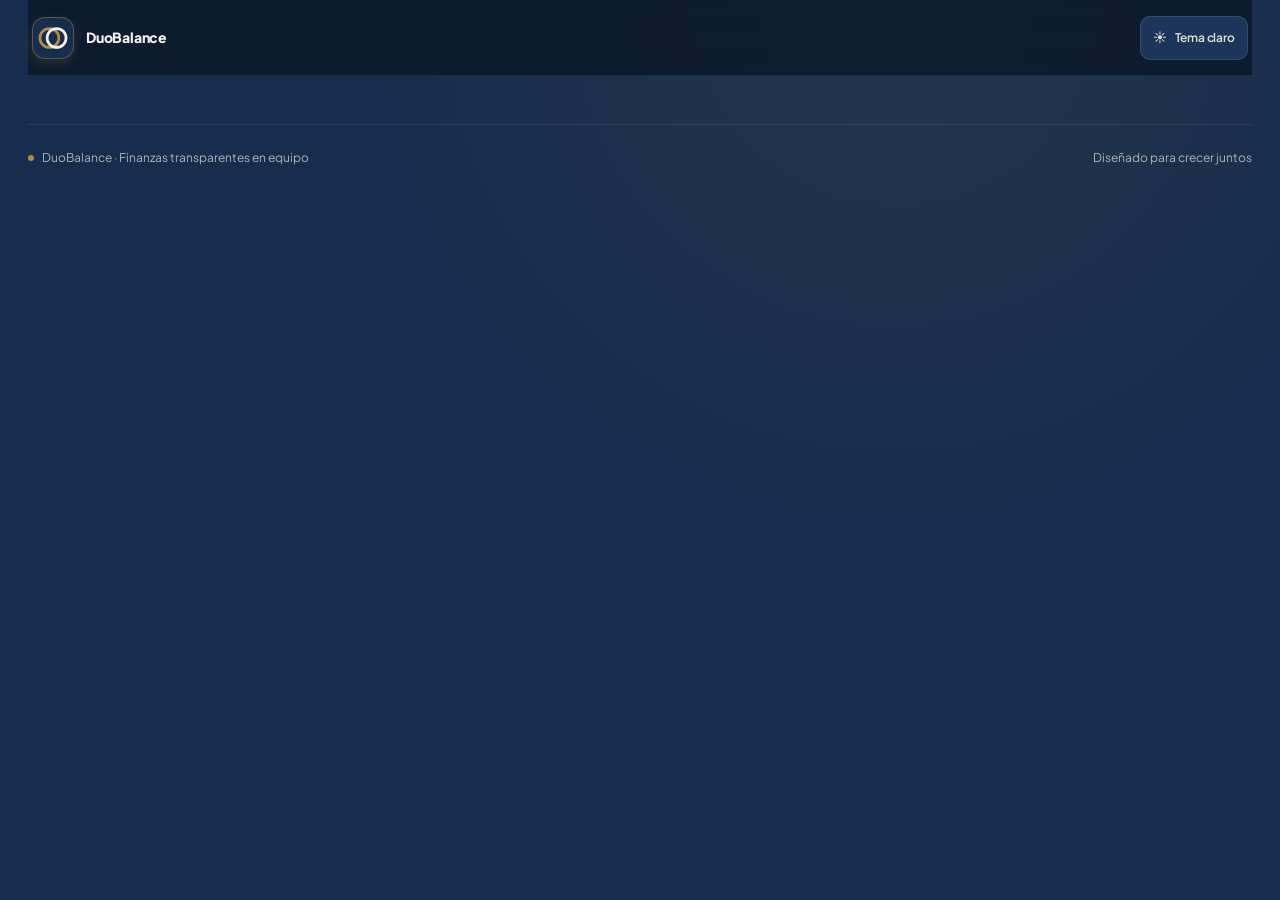
==== index.html @ f8a5156b "Prioritize shared savings goals Co-authored-by: Copilot <223556219+Copilot@users.noreply.github.com>" ====
<!doctype html>
<html lang="es">
  <head>
    <meta charset="utf-8">
    <meta name="viewport" content="width=device-width, initial-scale=1, viewport-fit=cover">
    <meta name="theme-color" content="#0d1a2d">
    <meta name="description" content="DuoBalance: finanzas compartidas en pareja con gastos, aportes, metas y saldos netos.">
    <title>DuoBalance · Finanzas en pareja</title>
    <link rel="preconnect" href="https://fonts.googleapis.com">
    <link rel="preconnect" href="https://fonts.gstatic.com" crossorigin>
    <link href="https://fonts.googleapis.com/css2?family=Plus+Jakarta+Sans:wght@400;500;600;700;800&family=Inter:wght@400;500;600;700&display=swap" rel="stylesheet">
    <link rel="stylesheet" href="styles.css?v=22">
    <script type="module" src="app.js?v=18"></script>
  </head>
  <body>
    <div class="app-layout">
      <header class="topbar">
        <a class="brand" href="#" aria-label="DuoBalance, inicio">
          <span class="brand-mark" aria-hidden="true"><svg viewBox="0 0 40 40" fill="none"><circle cx="16" cy="20" r="10.5" stroke="#B58A45" stroke-width="3"/><circle cx="24" cy="20" r="10.5" stroke="#F4F1EA" stroke-width="3"/></svg></span>
          <span class="brand-text">DuoBalance</span>
        </a>
        <div class="session-controls">
          <button id="theme-toggle" class="button button-light theme-toggle" type="button" aria-pressed="false">
            <span class="theme-icon" aria-hidden="true">☀️</span>
            <span data-theme-label>Tema claro</span>
          </button>
          <div class="dashboard-user-actions" hidden>
            <button class="dashboard-icon-button" type="button" data-dashboard-notifications aria-label="Ver notificaciones">
              <svg viewBox="0 0 24 24" fill="none" stroke="currentColor" stroke-width="1.8" stroke-linecap="round" stroke-linejoin="round" aria-hidden="true"><path d="M18 8a6 6 0 0 0-12 0c0 7-3 7-3 9h18c0-2-3-2-3-9M10 21h4"/></svg>
              <span data-dashboard-notification-count class="dashboard-notification-count" hidden></span>
            </button>
            <button class="dashboard-avatar-button" type="button" data-navigate="view-settings" aria-label="Abrir ajustes de cuenta">
              <span class="dashboard-avatar" data-dashboard-avatar aria-hidden="true">—</span>
            </button>
            <span class="visually-hidden" data-dashboard-user></span>
          </div>
        </div>
      </header>

      <section id="config-view" class="panel access-panel" aria-labelledby="config-title" hidden>
        <div class="access-badge">Configuración pendiente</div>
        <h1 id="config-title">Conecten su proyecto</h1>
        <p class="panel-intro">La app necesita la URL y la clave publicable de Supabase. Completen <code>supabase-config.js</code>, ejecuten <code>supabase/schema.sql</code> y sirvan esta carpeta por HTTP para habilitar el acceso compartido.</p>
        <div class="demo-entry">
          <p>¿Solo quieren conocer la app? Prueben la demo local interactiva; no requiere correo ni conexión con Supabase.</p>
          <button class="button button-primary button-full" type="button" data-start-demo>Probar demo local interactiva →</button>
        </div>
      </section>

      <section id="auth-view" class="panel access-panel auth-panel" aria-labelledby="auth-title" hidden>
        <img class="auth-logo" src="img/logo.jpeg" alt="Dúo, finanzas en pareja">
        <div class="access-badge">Acceso seguro</div>
        <h1 id="auth-title">Entren a su billetera</h1>
        <p class="panel-intro">Inicien sesión con su correo y contraseña. También pueden pedir un enlace mágico al correo.</p>
        <form id="form-login" class="stacked-form" novalidate>
          <label>
            <span class="label-text">Correo electrónico</span>
            <input id="login-email" name="email" type="email" autocomplete="email" placeholder="ustedes@correo.com" required>
          </label>
          <label>
            <span class="label-text">Contraseña</span>
            <input id="login-password" name="password" type="password" autocomplete="current-password" placeholder="Tu contraseña" required>
          </label>
          <button class="button button-primary button-full" type="submit">Iniciar sesión <span aria-hidden="true">→</span></button>
          <button class="button button-secondary button-full" type="button" data-send-magic-link>Enviar enlace mágico al correo</button>
        </form>
        <p id="auth-message" class="form-message" role="status" aria-live="polite"></p>
        <div class="demo-entry">
          <p>También pueden explorar todas las funciones de inmediato en modo demo local.</p>
          <button class="button button-secondary button-full" type="button" data-start-demo>Probar demo local inmediata</button>
        </div>
        <img class="auth-couple" src="img/pareja.jpg" alt="Pareja conversando y organizando sus finanzas juntos">
      </section>

      <section id="setup-view" class="panel access-panel" aria-labelledby="setup-title" hidden>
        <div class="access-badge">Su espacio compartido</div>
        <h1 id="setup-title">Crear billetera en pareja</h1>
        <p id="setup-message" class="panel-intro">Aún no pertenecen a una billetera compartida. Creen una aquí o pidan a su pareja una invitación por correo.</p>
        <form id="form-wallet" class="stacked-form" novalidate>
          <label>
            <span class="label-text">Nombre de la primera persona</span>
            <input name="miembro1" type="text" maxlength="40" placeholder="Ej. Camila" required>
          </label>
          <label>
            <span class="label-text">Nombre de la segunda persona</span>
            <input name="miembro2" type="text" maxlength="40" placeholder="Ej. Alejandro" required>
          </label>
          <button class="button button-primary button-full" type="submit">Crear billetera <span aria-hidden="true">→</span></button>
        </form>
      </section>

      <main id="dashboard" class="dashboard-layout" hidden>
        <div id="demo-notice" class="demo-notice" role="status" hidden>
          <span class="demo-badge">Modo Demo</span>
          <span>Están usando la demo local en este navegador. Los datos son privados e instantáneos.</span>
        </div>
        <div id="notification" class="notification" role="status" aria-live="polite" hidden></div>

        <nav class="navigation-bar" aria-label="Navegación principal">
          <div class="nav-brand">
            <div class="brand-badge" aria-hidden="true"><svg class="nav-brand-logo" viewBox="0 0 40 40" fill="none"><circle cx="16" cy="20" r="10.5" stroke="#B58A45" stroke-width="3"/><circle cx="24" cy="20" r="10.5" stroke="#F4F1EA" stroke-width="3"/></svg></div>
            <div class="brand-text-col">
              <span class="brand-title">DuoBalance</span>
              <span class="brand-subtitle">Finanzas compartidas</span>
            </div>
          </div>
          <div class="nav-items-group" role="tablist" aria-label="Secciones de la app">
            <button id="tab-goals" class="nav-item active" role="tab" aria-selected="true" aria-controls="view-goals" data-target="view-goals">
              <svg class="nav-icon" viewBox="0 0 24 24" fill="none" stroke="currentColor" stroke-width="2" stroke-linecap="round" stroke-linejoin="round" aria-hidden="true"><circle cx="12" cy="12" r="9"/><circle cx="12" cy="12" r="5"/><circle cx="12" cy="12" r="1"/><path d="m16.2 7.8 4.3-4.3"/></svg>
              <span class="nav-label">Metas</span>
            </button>
            <button id="tab-movements" class="nav-item" role="tab" aria-selected="false" aria-controls="view-movements" data-target="view-movements">
              <svg class="nav-icon" viewBox="0 0 24 24" fill="none" stroke="currentColor" stroke-width="2" stroke-linecap="round" stroke-linejoin="round" aria-hidden="true"><rect x="3" y="5" width="18" height="16" rx="3"/><path d="M3 9h18M16 15h.01M7 5V3h11"/></svg>
              <span class="nav-label">Movimientos</span>
            </button>
            <button id="tab-balance" class="nav-item" role="tab" aria-selected="false" aria-controls="view-balance" data-target="view-balance">
              <svg class="nav-icon" viewBox="0 0 24 24" fill="none" stroke="currentColor" stroke-width="2" stroke-linecap="round" stroke-linejoin="round" aria-hidden="true"><rect x="3" y="3" width="8" height="8" rx="2"/><rect x="13" y="3" width="8" height="5" rx="2"/><rect x="13" y="10" width="8" height="11" rx="2"/><rect x="3" y="13" width="8" height="8" rx="2"/></svg>
              <span class="nav-label">Balance</span>
            </button>
            <button id="tab-settings" class="nav-item" role="tab" aria-selected="false" aria-controls="view-settings" data-target="view-settings">
              <svg class="nav-icon" viewBox="0 0 24 24" fill="none" stroke="currentColor" stroke-width="2" stroke-linecap="round" stroke-linejoin="round" aria-hidden="true"><circle cx="12" cy="12" r="3"/><path d="m19.4 15 .1.1 1.4 1.1-1.4 2.4-1.7-.7a8 8 0 0 1-1.5.9l-.3 1.8h-2.8l-.3-1.8a8 8 0 0 1-1.5-.9l-1.7.7-1.4-2.4 1.4-1.1a7 7 0 0 1 0-1.8l-1.4-1.1 1.4-2.4 1.7.7a8 8 0 0 1 1.5-.9l.3-1.8h2.8l.3 1.8a8 8 0 0 1 1.5.9l1.7-.7 1.4 2.4-1.4 1.1a7 7 0 0 1 0 1.8Z"/></svg>
              <span class="nav-label">Ajustes</span>
            </button>
          </div>
          <div class="fab-wrapper">
            <button id="fab-add-expense" class="fab-button" type="button" aria-label="Registrar nuevo gasto o aporte" title="Registrar nuevo gasto o aporte">
              <svg class="fab-icon" viewBox="0 0 24 24" fill="none" stroke="currentColor" stroke-width="2.5" stroke-linecap="round" aria-hidden="true"><path d="M12 5v14M5 12h14"/></svg>
              <span class="fab-label-desktop">Nuevo registro</span>
            </button>
          </div>
          <div class="nav-profile-card">
            <div class="avatar-group" aria-hidden="true"><span class="avatar avatar-1">1</span><span class="avatar avatar-2">2</span></div>
            <div class="profile-info"><span class="profile-name">Billetera de pareja</span><span class="profile-status">Espacio compartido</span></div>
          </div>
        </nav>

        <div class="main-content">
          <section id="view-goals" class="view-panel" role="tabpanel" aria-labelledby="tab-goals" tabindex="0">
            <header class="view-header"><span class="view-eyebrow">AHORRO EN PAREJA</span><h1 class="view-title">Metas de ahorro</h1></header>
            <section class="savings-overview" data-savings-overview aria-label="Resumen de ahorro" hidden>
              <article class="savings-hero-card" aria-labelledby="active-goal-title">
                <div class="savings-hero-heading">
                  <div><span class="eyebrow">META PRINCIPAL</span><h2 id="active-goal-title" data-active-goal-title></h2></div>
                  <span class="savings-hero-icon" aria-hidden="true">🎯</span>
                </div>
                <div class="savings-hero-amounts">
                  <strong data-active-goal-total></strong>
                  <span>de <span data-active-goal-target></span></span>
                  <span class="savings-hero-percent" data-active-goal-percent></span>
                </div>
                <div class="savings-segment-track" role="progressbar" data-active-goal-progress aria-valuemin="0" aria-valuemax="100">
                  <span class="savings-segment savings-segment-member-one" data-goal-segment="one"></span>
                  <span class="savings-segment savings-segment-member-two" data-goal-segment="two"></span>
                  <span class="savings-segment savings-segment-unattributed" data-goal-segment="unattributed"></span>
                </div>
                <div class="savings-hero-members">
                  <div><span class="savings-member-dot savings-dot-one" aria-hidden="true"></span><span class="savings-member-info"><span data-goal-member-name="one"></span><small data-goal-member-percent="one"></small></span><strong data-goal-member-amount="one"></strong></div>
                  <div><span class="savings-member-dot savings-dot-two" aria-hidden="true"></span><span class="savings-member-info"><span data-goal-member-name="two"></span><small data-goal-member-percent="two"></small></span><strong data-goal-member-amount="two"></strong></div>
                </div>
                <p class="savings-unattributed-note" data-goal-unattributed hidden></p>
              </article>
              <section class="monthly-savings-card" aria-labelledby="monthly-savings-title">
                <div class="panel-heading"><div><span class="eyebrow">APORTES DE ESTE MES</span><h2 id="monthly-savings-title">Cada aporte los acerca</h2></div><span class="monthly-savings-date" data-savings-month></span></div>
                <div class="monthly-member-grid">
                  <article class="monthly-member-card"><span data-monthly-member-name="one"></span><strong data-monthly-member-amount="one"></strong><span class="monthly-member-bar"><span data-monthly-member-bar="one"></span></span></article>
                  <article class="monthly-member-card"><span data-monthly-member-name="two"></span><strong data-monthly-member-amount="two"></strong><span class="monthly-member-bar"><span data-monthly-member-bar="two"></span></span></article>
                </div>
                <p class="monthly-quota-note" data-monthly-quota-status></p>
              </section>
              <section class="secondary-goals" aria-labelledby="secondary-goals-title">
                <div class="panel-heading"><div><span class="eyebrow">SUS PLANES</span><h2 id="secondary-goals-title">Otras metas</h2></div></div>
                <div class="goal-selector" data-goal-selector role="group" aria-label="Seleccionar meta"></div>
              </section>
            </section>
            <section class="panel goals-panel" aria-labelledby="goals-title">
              <div class="panel-heading"><div><span class="eyebrow">LO QUE ESTÁN CONSTRUYENDO</span><h2 id="goals-title">Todas sus metas</h2></div><span id="goal-count" class="count-pill">0 metas</span></div>
              <div id="goals-list" class="goals-list"></div>
              <div id="goals-empty" class="empty-state" hidden><div class="empty-icon-wrap" aria-hidden="true"><span class="empty-icon">🎯</span></div><h3>Todo gran sueño empieza con una meta</h3><p>Definan un plan en común y ahorren juntos paso a paso.</p></div>
              <form id="form-meta" class="goal-form" novalidate>
                <div class="form-title"><span class="plus-mark" aria-hidden="true">＋</span><div><h3>Crear una nueva meta</h3><p>Pónganle nombre y objetivo a eso que quieren lograr.</p></div></div>
                <div class="form-grid-2">
                  <label class="form-span-2"><span class="label-text">Nombre de la meta</span><input id="meta-titulo" name="titulo" type="text" minlength="3" maxlength="80" placeholder="Ej. Viaje, fondo de emergencia..." required></label>
                  <label><span class="label-text">¿Cuánto necesitan?</span><div class="input-with-prefix"><span class="input-prefix" aria-hidden="true">$</span><input id="meta-objetivo" name="montoObjetivo" type="number" min="0.01" step="any" inputmode="decimal" placeholder="3.000.000" required></div></label>
                  <label><span class="label-text">Fecha objetivo (opcional)</span><input id="meta-fecha" name="fechaObjetivo" type="date"></label>
                </div>
                <button class="button button-primary button-full" type="submit">Crear meta compartida <span aria-hidden="true">→</span></button>
              </form>
            </section>
            <section class="dashboard-report-totals" aria-label="Totales de la billetera">
              <article class="dashboard-metric-card"><span class="dashboard-card-label">Total ingresos</span><strong id="total-ingresos" class="dashboard-metric-value">—</strong><span class="dashboard-card-note">Aportes registrados</span></article>
              <article class="dashboard-metric-card"><span class="dashboard-card-label">Total gastos</span><strong id="total-gastos" class="dashboard-metric-value">—</strong><span class="dashboard-card-note">Gastos compartidos</span></article>
              <article class="dashboard-metric-card"><span class="dashboard-card-label">Total ahorrado</span><strong id="total-ahorrado" class="dashboard-metric-value is-green">—</strong><span class="dashboard-card-note">Fondos asignados a metas</span></article>
            </section>
          </section>

          <section id="view-balance" class="view-panel" role="tabpanel" aria-labelledby="tab-balance" tabindex="0" hidden>
            <section id="finance-dashboard" class="finance-dashboard" aria-labelledby="dashboard-title">
              <header class="dashboard-appbar">
                <h1 id="dashboard-title">Balance</h1>
              </header>
              <section class="dashboard-hero" aria-labelledby="dashboard-month-title">
                <div class="dashboard-hero-heading">
                  <span class="dashboard-calendar-icon" aria-hidden="true"><svg viewBox="0 0 24 24" fill="none" stroke="currentColor" stroke-width="1.8" stroke-linecap="round" stroke-linejoin="round"><rect x="3" y="5" width="18" height="16" rx="3"/><path d="M16 3v4M8 3v4M3 10h18"/></svg></span>
                  <div><h2 id="dashboard-month-title" data-dashboard-month-title>Tu resumen del mes</h2><p>Estos son tus números del mes en curso</p></div>
                  <div class="dashboard-hero-actions">
                    <button id="btn-toggle-visibility" class="dashboard-icon-button" type="button" data-toggle-balances aria-pressed="false" aria-label="Ocultar saldos"><svg viewBox="0 0 24 24" fill="none" stroke="currentColor" stroke-width="1.8" stroke-linecap="round" stroke-linejoin="round" aria-hidden="true"><path d="M2 12s3.5-7 10-7 10 7 10 7-3.5 7-10 7-10-7-10-7Z"/><circle cx="12" cy="12" r="3"/></svg></button>
                    <button class="dashboard-icon-button" type="button" data-dashboard-report-filter aria-label="Ver movimientos"><svg viewBox="0 0 24 24" fill="none" stroke="currentColor" stroke-width="1.8" stroke-linecap="round" stroke-linejoin="round" aria-hidden="true"><path d="M4 21v-7m0-4V3m8 18v-9m0-4V3m8 18v-5m0-4V3M1 14h6m2-6h6m2 8h6"/></svg></button>
                  </div>
                </div>
              </section>
              <section class="dashboard-status-grid" aria-label="Estado de cuentas y movimientos">
                <article class="dashboard-status-card status-pending"><span>Pendientes</span><strong data-dashboard-pending>0</strong><span>saldo por liquidar</span></article>
                <article class="dashboard-status-card status-overdue"><span>Vencidos</span><strong data-dashboard-overdue>0</strong><span>sin fechas vencidas</span></article>
                <article class="dashboard-status-card status-paid"><span>Pagados</span><strong data-dashboard-paid>0</strong><span>gastos este mes</span></article>
              </section>
              <section class="dashboard-metrics-grid" aria-label="Resumen financiero">
                <article class="dashboard-metric-card dashboard-balance-card" data-dashboard-net-card>
                  <span class="dashboard-card-label dashboard-balance-badge" data-dashboard-balance-label>En balance</span>
                  <strong class="dashboard-metric-value is-green" data-dashboard-balance data-dashboard-net-balance>—</strong>
                  <span class="dashboard-card-note" data-dashboard-balance-caption>Balance neto entre ustedes</span>
                  <button class="button button-outline dashboard-quick-settle" type="button" data-dashboard-settle disabled>Saldar</button>
                </article>
                <article class="dashboard-metric-card">
                  <span class="dashboard-card-label">Proyección a fin de mes</span>
                  <strong class="dashboard-metric-value is-green" data-dashboard-balance data-dashboard-projection>—</strong>
                  <span class="dashboard-card-note" data-dashboard-projection-note>Según el ritmo de gasto actual</span>
                  <span class="dashboard-card-note" data-dashboard-month-caption></span>
                </article>
                <article class="dashboard-metric-card">
                  <span class="dashboard-card-label">Aportado por ti</span>
                  <strong class="dashboard-metric-value" data-dashboard-balance data-dashboard-my-contribution>—</strong>
                  <span class="dashboard-card-note">Ingresos registrados por ti</span>
                </article>
                <article class="dashboard-metric-card">
                  <span class="dashboard-card-label">Aportado por tu pareja</span>
                  <strong class="dashboard-metric-value" data-dashboard-balance data-dashboard-partner-contribution>—</strong>
                  <span class="dashboard-card-note">Ingresos registrados por tu pareja</span>
                </article>
              </section>
              <section class="dashboard-secondary-grid" aria-label="Saldos por completar">
                <article class="dashboard-metric-card dashboard-settlement-card">
                  <div><span class="dashboard-card-label">Pendiente por saldar</span><strong class="dashboard-metric-value" data-dashboard-balance data-dashboard-settlement>—</strong><span class="dashboard-card-note" data-dashboard-pending-caption>No hay saldos pendientes entre ustedes</span></div>
                </article>
                <article class="dashboard-metric-card">
                  <span class="dashboard-card-label">Fondo común · total ahorrado</span>
                  <strong class="dashboard-metric-value is-green" data-dashboard-balance data-dashboard-savings>—</strong>
                  <span class="dashboard-card-note">Dinero asignado a sus metas</span>
                </article>
              </section>
              <section class="dashboard-upcoming" aria-labelledby="dashboard-upcoming-title">
                <h2 id="dashboard-upcoming-title"><svg viewBox="0 0 24 24" fill="none" stroke="currentColor" stroke-width="1.8" stroke-linecap="round" stroke-linejoin="round" aria-hidden="true"><circle cx="12" cy="12" r="9"/><path d="M12 7v5l3 2"/></svg>Próximos pagos</h2>
                <p data-dashboard-upcoming>Todo en orden para el próximo mes</p>
                <span class="dashboard-data-note">Los gastos registrados se consideran pagados; todavía no hay pagos programados.</span>
              </section>
            </section>
          </section>

          <section id="view-movements" class="view-panel" role="tabpanel" aria-labelledby="tab-movements" tabindex="0" hidden>
            <header class="view-header"><span class="view-eyebrow">ACTIVIDAD FINANCIERA</span><h1 class="view-title">Movimientos</h1></header>
            <div class="workspace-grid movement-grid">
              <div class="main-column">
                <section class="panel history-panel" aria-labelledby="expenses-title">
                  <div class="panel-heading"><div><span class="eyebrow">GASTOS COMPARTIDOS</span><h2 id="expenses-title">Últimos gastos</h2></div><span id="expense-count" class="count-pill pill-expense">0 gastos</span></div>
                  <div id="expense-list" class="income-list transaction-list"></div>
                  <div id="expense-empty" class="empty-state compact-empty" hidden><div class="empty-icon-wrap empty-coral" aria-hidden="true"><span class="empty-icon">💳</span></div><h3>Aún no hay gastos registrados</h3><p>Los nuevos gastos aparecerán aquí.</p></div>
                </section>
                <section class="panel history-panel" aria-labelledby="income-history-title">
                  <div class="panel-heading"><div><span class="eyebrow">CADA APORTE CUENTA</span><h2 id="income-history-title">Últimos ingresos y aportes</h2></div><span id="income-count" class="count-pill pill-income">0 ingresos</span></div>
                  <div id="income-list" class="income-list transaction-list"></div>
                  <div id="income-empty" class="empty-state compact-empty" hidden><div class="empty-icon-wrap empty-emerald" aria-hidden="true"><span class="empty-icon">↗</span></div><h3>Aún no hay aportes registrados</h3><p>Cuando registren un aporte, aparecerá listado aquí.</p></div>
                </section>
              </div>
            </div>
          </section>

          <section id="view-settings" class="view-panel" role="tabpanel" aria-labelledby="tab-settings" tabindex="0" hidden>
            <header class="view-header"><span class="view-eyebrow">PERSONALIZACIÓN</span><h1 class="view-title">Ajustes</h1></header>
            <section class="panel account-settings-panel" aria-labelledby="account-settings-title">
              <div class="panel-heading"><div><span class="eyebrow">SESIÓN</span><h2 id="account-settings-title">Cuenta y acceso</h2></div></div>
              <p class="panel-intro">Gestionen el acceso a esta billetera desde este dispositivo.</p>
              <div class="account-session-status">
                <span id="session-email" class="topbar-note user-pill" hidden></span>
                <span id="offline-note" class="topbar-note status-pill"><span class="status-dot"></span><span>Espacio privado</span></span>
              </div>
              <button id="logout-button" class="button button-outline" type="button" hidden>Cerrar sesión</button>
            </section>
            <form id="form-nombres" class="panel member-settings-panel" novalidate>
              <div class="panel-heading"><div><span class="eyebrow">IDENTIDAD</span><h2>Nombres de la pareja</h2></div></div>
              <p class="panel-intro">Personalicen los nombres con los que se registrarán todos los movimientos.</p>
              <div class="settings-fields">
                <label><span class="label-text">Persona 1</span><input id="nombre-miembro1-edicion" name="miembro1" type="text" maxlength="40" placeholder="Nombre persona 1" required></label>
                <label><span class="label-text">Persona 2</span><input id="nombre-miembro2-edicion" name="miembro2" type="text" maxlength="40" placeholder="Nombre persona 2" required></label>
                <button class="button button-primary" type="submit">Guardar nombres</button>
              </div>
            </form>
            <section id="invite-panel" class="panel invite-panel" aria-labelledby="invite-title">
              <div class="panel-heading"><div><span class="eyebrow">BILLETERA COMPARTIDA</span><h2 id="invite-title">Invitar a tu pareja</h2></div><span class="form-icon" aria-hidden="true">✉</span></div>
              <p class="panel-intro">Enviaremos un enlace mágico de acceso directo a su correo electrónico.</p>
              <form id="form-invitacion" class="stacked-form" novalidate>
                <label><span class="label-text">Correo de tu pareja</span><input name="email" type="email" autocomplete="email" placeholder="pareja@correo.com" required></label>
                <button class="button button-secondary button-full" type="submit">Enviar invitación por correo</button>
              </form>
              <p id="invite-message" class="form-message" role="status" aria-live="polite"></p>
            </section>
            <div class="tip-card"><span class="tip-sparkle" aria-hidden="true">💡</span><span id="tip-category" class="eyebrow">UN TIP PARA USTEDES</span><p id="tip-quote" aria-live="polite">Los pequeños aportes constantes también construyen grandes planes.</p></div>
            <div class="legacy-dashboard-data" hidden>
              <span id="saldo-disponible"></span><span id="nombre-miembro1"></span><span id="nombre-miembro2"></span>
              <span id="aporte-miembro1"></span><span id="aporte-miembro2"></span><span id="porcentaje-miembro1"></span><span id="porcentaje-miembro2"></span>
              <span id="estado-miembro1"></span><span id="estado-miembro2"></span><span id="balance-split-badge"></span>
              <div id="split-fill-m1"></div><div id="split-fill-m2"></div>
            </div>
          </section>
        </div>

        <div id="modal-expense" class="modal-overlay" role="dialog" aria-modal="true" aria-labelledby="modal-title" hidden>
          <div class="modal-card">
            <header class="modal-header">
              <div class="modal-tabs" role="tablist" aria-label="Tipo de movimiento">
                <button id="modal-title" type="button" class="modal-tab-btn active" data-modal-tab="gasto" aria-selected="true">Nuevo gasto</button>
                <button type="button" class="modal-tab-btn" data-modal-tab="aporte" aria-selected="false">Nuevo aporte</button>
              </div>
              <button id="modal-close" class="modal-close-btn" type="button" aria-label="Cerrar modal">×</button>
            </header>
            <div id="modal-pane-gasto" class="modal-tab-pane">
              <p class="modal-desc">El gasto se dividirá entre ustedes y actualizará el saldo disponible.</p>
              <form id="form-gasto" class="stacked-form" novalidate>
                <label><span class="label-text">¿En qué gastaron?</span><input name="descripcion" type="text" minlength="2" maxlength="100" placeholder="Ej. Mercado, cena, servicios..." required></label>
                <label><span class="label-text">Monto del gasto</span><div class="input-with-prefix"><span class="input-prefix" aria-hidden="true">$</span><input name="monto" type="number" min="0.01" step="any" inputmode="decimal" placeholder="0" required></div></label>
                <button class="button button-primary button-full" type="submit">Registrar gasto <span aria-hidden="true">→</span></button>
              </form>
            </div>
            <div id="modal-pane-aporte" class="modal-tab-pane" hidden>
              <p class="modal-desc">Suma fondos al saldo disponible compartido de ambos.</p>
              <form id="form-ingreso" class="stacked-form" novalidate>
                <label><span class="label-text">¿Quién aporta?</span><select id="ingreso-autor" name="autor" required><option value="">Selecciona integrante</option></select></label>
                <label><span class="label-text">Monto a sumar</span><div class="input-with-prefix"><span class="input-prefix" aria-hidden="true">$</span><input name="monto" type="number" min="0.01" step="any" inputmode="decimal" placeholder="0" required></div></label>
                <button class="button button-emerald button-full" type="submit">Agregar al fondo <span aria-hidden="true">→</span></button>
              </form>
            </div>
          </div>
        </div>

        <dialog id="dashboard-settlement-dialog" class="settlement-dialog" aria-labelledby="settlement-title">
          <form id="form-settlement" class="stacked-form" novalidate>
            <header class="settlement-dialog-header"><div><span class="eyebrow">BALANCE COMPARTIDO</span><h2 id="settlement-title">Saldar cuenta</h2></div><button class="dashboard-icon-button" type="button" data-close-settlement aria-label="Cerrar">×</button></header>
            <p id="settlement-description" class="panel-intro"></p>
            <input name="payerId" type="hidden"><input name="receiverId" type="hidden">
            <label><span class="label-text">Monto a saldar</span><div class="input-with-prefix"><span class="input-prefix" aria-hidden="true">$</span><input name="amount" type="number" min="0.01" step="0.01" inputmode="decimal" required></div></label>
            <div class="settlement-dialog-actions"><button class="button button-outline" type="button" data-close-settlement>Cancelar</button><button class="button button-primary" type="submit">Confirmar pago</button></div>
          </form>
        </dialog>
      </main>

      <footer class="footer"><div class="footer-brand"><span class="footer-dot"></span><span>DuoBalance · Finanzas transparentes en equipo</span></div><span class="footer-copy">Diseñado para crecer juntos</span></footer>
    </div>
  </body>
</html>
---- styles.css ----
/* ==========================================================================
   DESIGN SYSTEM & CSS VARIABLES (:root)
   Modern Fintech / Splitwise inspired shared wallet design system
   ========================================================================== */

:root {
  color-scheme: light;

  /* Primary Brand: Electric Violet / Indigo */
  --primary: #4f46e5;
  --primary-hover: #4338ca;
  --primary-active: #3730a3;
  --primary-light: #eef2ff;
  --primary-border: #c7d2fe;
  --primary-gradient: linear-gradient(135deg, #6366f1 0%, #4f46e5 100%);
  --primary-glow: rgba(99, 102, 241, 0.22);

  /* Positive / Success / Income: Emerald Green */
  --emerald: #10b981;
  --emerald-dark: #059669;
  --emerald-light: #ecfdf5;
  --emerald-border: #a7f3d0;
  --emerald-gradient: linear-gradient(135deg, #10b981 0%, #059669 100%);
  --emerald-glow: rgba(16, 185, 129, 0.2);

  /* Danger / Debts / Expense: Soft Coral & Crimson */
  --coral: #f43f5e;
  --coral-dark: #e11d48;
  --coral-light: #fff1f2;
  --coral-border: #fecdd3;
  --coral-gradient: linear-gradient(135deg, #fb7185 0%, #e11d48 100%);
  --coral-glow: rgba(244, 63, 94, 0.2);

  /* Amber / Attention / Goals: Warm Amber */
  --amber: #f59e0b;
  --amber-dark: #d97706;
  --amber-light: #fef3c7;
  --amber-border: #fde68a;

  /* Purple / Savings: Royal Violet */
  --violet: #8b5cf6;
  --violet-dark: #7c3aed;
  --violet-light: #f5f3ff;
  --violet-border: #ddd6fe;

  /* Neutral Surface & Backgrounds */
  --bg-app: #f8fafc;
  --bg-surface: #ffffff;
  --bg-subtle: #f1f5f9;
  --bg-muted: #e2e8f0;

  /* Typography Colors */
  --text-main: #0f172a;
  --text-body: #334155;
  --text-muted: #64748b;
  --text-light: #94a3b8;
  --text-inverse: #ffffff;

  /* Borders & Dividers */
  --border-subtle: #f1f5f9;
  --border-color: #e2e8f0;
  --border-hover: #cbd5e1;
  --border-focus: #4f46e5;

  /* Typography Scale */
  --font-family: 'Plus Jakarta Sans', 'Inter', -apple-system, BlinkMacSystemFont, 'Segoe UI', Roboto, sans-serif;
  --font-display: 'Plus Jakarta Sans', 'Inter', sans-serif;

  --text-2xs: 0.6875rem; /* 11px */
  --text-xs: 0.75rem;    /* 12px */
  --text-sm: 0.8125rem;  /* 13px */
  --text-base: 0.875rem; /* 14px */
  --text-md: 0.9375rem;  /* 15px */
  --text-lg: 1.0625rem;  /* 17px */
  --text-xl: 1.25rem;    /* 20px */
  --text-2xl: 1.5rem;    /* 24px */
  --text-3xl: 1.875rem;  /* 30px */

  --font-normal: 400;
  --font-medium: 500;
  --font-semibold: 600;
  --font-bold: 700;
  --font-extrabold: 800;

  /* Border Radii */
  --radius-xs: 6px;
  --radius-sm: 10px;
  --radius-md: 14px;
  --radius-lg: 18px;
  --radius-xl: 24px;
  --radius-full: 9999px;

  /* Shadows */
  --shadow-xs: 0 1px 2px 0 rgba(15, 23, 42, 0.04);
  --shadow-sm: 0 1px 3px 0 rgba(15, 23, 42, 0.06), 0 1px 2px -1px rgba(15, 23, 42, 0.04);
  --shadow-md: 0 4px 6px -1px rgba(15, 23, 42, 0.07), 0 2px 4px -2px rgba(15, 23, 42, 0.05);
  --shadow-lg: 0 10px 15px -3px rgba(15, 23, 42, 0.08), 0 4px 6px -4px rgba(15, 23, 42, 0.04);
  --shadow-card: 0 2px 8px -2px rgba(15, 23, 42, 0.05), 0 1px 3px 0 rgba(15, 23, 42, 0.03);
  --shadow-card-hover: 0 10px 22px -4px rgba(15, 23, 42, 0.08), 0 4px 8px -2px rgba(15, 23, 42, 0.04);

  /* Transitions */
  --transition-fast: 0.15s cubic-bezier(0.4, 0, 0.2, 1);
  --transition-normal: 0.25s cubic-bezier(0.4, 0, 0.2, 1);
  --transition-smooth: 0.35s cubic-bezier(0.16, 1, 0.3, 1);

  /* Legacy variable fallbacks */
  --ink: var(--text-main);
  --muted: var(--text-muted);
  --green: var(--emerald);
  --green-dark: var(--emerald-dark);
  --green-soft: var(--emerald-light);
  --red: var(--coral);
  --line: var(--border-color);
  --paper: var(--bg-app);
  --white: var(--bg-surface);
  --shadow: var(--shadow-card);
  --surface-border: var(--border-color);
  --soft-text: var(--text-body);
  --button-light-text: var(--text-body);
  --button-light-bg: var(--bg-surface);
  --button-light-border: var(--border-color);
}

/* ==========================================================================
   ALTERNATIVE THEME: ROSA (Pastel Pink / Berry)
   ========================================================================== */

:root[data-theme="rosa"] {
  --primary: #db2777;
  --primary-hover: #be185d;
  --primary-active: #9d174d;
  --primary-light: #fdf2f8;
  --primary-border: #fbcfe8;
  --primary-gradient: linear-gradient(135deg, #f472b6 0%, #db2777 100%);
  --primary-glow: rgba(219, 39, 119, 0.25);

  --emerald: #059669;
  --emerald-dark: #047857;
  --emerald-light: #ecfdf5;
  --emerald-border: #a7f3d0;
  --emerald-gradient: linear-gradient(135deg, #34d399 0%, #059669 100%);

  --coral: #e11d48;
  --coral-dark: #be123c;
  --coral-light: #fff1f2;
  --coral-border: #fecdd3;
  --coral-gradient: linear-gradient(135deg, #fb7185 0%, #e11d48 100%);

  --bg-app: #fff7fa;
  --bg-surface: #ffffff;
  --bg-subtle: #fdf2f8;
  --bg-muted: #fce7f3;

  --text-main: #3b1129;
  --text-body: #592543;
  --text-muted: #8c5a77;
  --text-light: #b385a0;

  --border-subtle: #fdf2f8;
  --border-color: #fbcfe8;
  --border-hover: #f9a8d4;
  --border-focus: #db2777;

  --shadow-card: 0 2px 10px -2px rgba(219, 39, 119, 0.07);
  --shadow-card-hover: 0 12px 24px -4px rgba(219, 39, 119, 0.12);

  --ink: var(--text-main);
  --muted: var(--text-muted);
  --green: var(--primary);
  --green-dark: var(--primary-hover);
  --green-soft: var(--primary-light);
  --red: var(--coral);
  --line: var(--border-color);
  --paper: var(--bg-app);
}

/* ==========================================================================
   BASE RESET & TYPOGRAPHY
   ========================================================================== */

*, *::before, *::after {
  box-sizing: border-box;
}

html {
  font-family: var(--font-family);
  font-size: 16px;
  line-height: 1.5;
  -webkit-text-size-adjust: 100%;
  -webkit-tap-highlight-color: transparent;
  scroll-behavior: smooth;
}

body {
  min-width: 320px;
  min-height: 100vh;
  margin: 0;
  color: var(--text-body);
  background-color: var(--bg-app);
  background-image:
    radial-gradient(ellipse at 8% 10%, rgba(99, 102, 241, 0.05) 0%, transparent 45%),
    radial-gradient(ellipse at 92% 40%, rgba(16, 185, 129, 0.04) 0%, transparent 40%);
  background-repeat: no-repeat;
  background-attachment: fixed;
  font-family: var(--font-family);
  font-synthesis: none;
  text-rendering: optimizeLegibility;
  -webkit-font-smoothing: antialiased;
  -moz-osx-font-smoothing: grayscale;
}

h1, h2, h3, h4, h5, h6 {
  margin-top: 0;
  color: var(--text-main);
  font-family: var(--font-display);
  font-weight: var(--font-bold);
  line-height: 1.25;
  letter-spacing: -0.02em;
}

p {
  margin-top: 0;
  margin-bottom: 0.75rem;
}

p:last-child {
  margin-bottom: 0;
}

a {
  color: var(--primary);
  text-decoration: none;
  transition: color var(--transition-fast);
}

a:hover {
  color: var(--primary-hover);
}

button, input, select, textarea {
  font-family: inherit;
  font-size: inherit;
  line-height: inherit;
}

/* ==========================================================================
   LAYOUT SHELL
   ========================================================================== */

.app-shell {
  width: min(1160px, calc(100% - 40px));
  margin: 0 auto;
  padding-bottom: 40px;
}

@media (max-width: 640px) {
  .app-shell {
    width: calc(100% - 24px);
    padding-bottom: 24px;
  }
}

/* ==========================================================================
   TOPBAR & HEADER
   ========================================================================== */

.topbar {
  display: flex;
  align-items: center;
  justify-content: space-between;
  gap: 16px;
  height: 72px;
  padding: 0 4px;
  border-bottom: 1px solid var(--border-color);
  background: rgba(255, 255, 255, 0.85);
  backdrop-filter: blur(14px);
  -webkit-backdrop-filter: blur(14px);
  position: sticky;
  top: 0;
  z-index: 40;
}

:root[data-theme="rosa"] .topbar {
  background: rgba(255, 247, 250, 0.88);
}

.brand {
  display: inline-flex;
  align-items: center;
  gap: 12px;
  color: var(--text-main);
  font-family: var(--font-display);
  font-size: var(--text-base);
  font-weight: var(--font-extrabold);
  letter-spacing: -0.015em;
  text-decoration: none;
  transition: opacity var(--transition-fast);
}

.brand:hover {
  opacity: 0.9;
}

.brand-mark {
  display: grid;
  place-items: center;
  width: 36px;
  height: 36px;
  border-radius: var(--radius-sm);
  color: var(--text-inverse);
  background: var(--primary-gradient);
  box-shadow: 0 4px 10px var(--primary-glow);
  flex-shrink: 0;
}

.brand-text {
  display: inline-flex;
  gap: 4px;
}

.brand-highlight {
  color: var(--primary);
  font-weight: var(--font-medium);
}

.session-controls {
  display: flex;
  align-items: center;
  gap: 10px;
}

.topbar-note {
  display: inline-flex;
  align-items: center;
  gap: 8px;
  color: var(--text-muted);
  font-size: var(--text-xs);
  font-weight: var(--font-medium);
}

.status-pill {
  padding: 5px 12px;
  border-radius: var(--radius-full);
  background: var(--bg-subtle);
  border: 1px solid var(--border-color);
}

.status-dot {
  width: 8px;
  height: 8px;
  border-radius: 50%;
  background-color: var(--emerald);
  box-shadow: 0 0 0 2px var(--emerald-light);
  flex-shrink: 0;
  animation: pulse-dot 2.5s infinite ease-in-out;
}

@keyframes pulse-dot {
  0%, 100% { transform: scale(1); opacity: 1; }
  50% { transform: scale(1.15); opacity: 0.75; }
}

.user-pill {
  padding: 5px 12px;
  border-radius: var(--radius-full);
  background: var(--primary-light);
  color: var(--primary);
  font-weight: var(--font-semibold);
  border: 1px solid var(--primary-border);
}

.theme-toggle {
  display: inline-flex;
  align-items: center;
  gap: 6px;
  white-space: nowrap;
}

.theme-icon {
  font-size: 13px;
}

/* ==========================================================================
   BUTTONS & MICROINTERACTIONS
   ========================================================================== */

.button {
  display: inline-flex;
  align-items: center;
  justify-content: center;
  gap: 8px;
  min-width: 44px;
  min-height: 44px;
  padding: 0 18px;
  border: 1px solid transparent;
  border-radius: var(--radius-sm);
  font-family: var(--font-family);
  font-size: var(--text-sm);
  font-weight: var(--font-semibold);
  letter-spacing: -0.01em;
  cursor: pointer;
  user-select: none;
  transition: all var(--transition-fast);
  white-space: nowrap;
}

.button:hover {
  transform: translateY(-1.5px);
}

.button:active {
  transform: scale(0.97);
}

.button:focus-visible {
  outline: none;
  box-shadow: 0 0 0 3px var(--bg-surface), 0 0 0 6px var(--border-focus);
}

.button-primary {
  color: #172d4d;
  background: var(--primary-gradient);
  box-shadow: 0 4px 14px var(--primary-glow);
}

.button-primary:hover {
  color: #172d4d;
  box-shadow: 0 6px 20px var(--primary-glow);
  filter: brightness(1.05);
}

.button-secondary,
.button-outline,
.button-dark {
  color: var(--text-main);
  background: var(--bg-surface);
  border: 1px solid var(--border-color);
  box-shadow: var(--shadow-xs);
}

.button-secondary:hover,
.button-outline:hover,
.button-dark:hover {
  background: var(--bg-subtle);
  border-color: var(--border-hover);
  color: var(--text-main);
}

.button-emerald {
  color: #172d4d;
  background: var(--primary-gradient);
  box-shadow: 0 4px 14px var(--primary-glow);
}

.button-emerald:hover {
  color: #172d4d;
  box-shadow: 0 6px 20px var(--primary-glow);
  filter: brightness(1.05);
}

.button-danger {
  color: #172d4d;
  background: var(--coral-gradient);
  box-shadow: 0 4px 14px var(--coral-glow);
}

.button-danger:hover {
  color: #172d4d;
  box-shadow: 0 6px 20px var(--coral-glow);
  filter: brightness(1.05);
}

.button-light {
  min-height: 44px;
  min-width: 44px;
  padding: 0 12px;
  font-size: var(--text-xs);
  color: var(--text-body);
  background: var(--bg-surface);
  border: 1px solid var(--border-color);
  box-shadow: var(--shadow-xs);
}

.button-light:hover {
  background: var(--bg-subtle);
  border-color: var(--border-hover);
  color: var(--text-main);
}

.button-small {
  min-height: 44px;
  min-width: 44px;
  padding: 0 12px;
  border-radius: var(--radius-xs);
  font-size: var(--text-xs);
}

.button-full {
  width: 100%;
}

.button:disabled {
  opacity: 0.6;
  cursor: not-allowed;
  transform: none !important;
  box-shadow: none !important;
}

.button-ghost {
  color: var(--text-muted);
  background: transparent;
  border-color: transparent;
  box-shadow: none;
}

.button-ghost:hover {
  color: var(--primary);
  background: var(--primary-light);
  border-color: transparent;
  box-shadow: none;
}

.button-destructive {
  color: var(--coral-dark);
  background: var(--coral-light);
  border-color: var(--coral-border);
  box-shadow: none;
}

.button-destructive:hover,
.button-destructive[data-confirm-state="warning"] {
  color: var(--text-inverse);
  background: var(--coral-gradient);
  border-color: transparent;
  box-shadow: 0 4px 14px var(--coral-glow);
}

.button-icon {
  padding: 0;
}

.button-spinner {
  display: none;
  width: 18px;
  height: 18px;
  flex: 0 0 18px;
  animation: button-spin 0.75s linear infinite;
}

.state-loading {
  position: relative;
  pointer-events: none;
  cursor: wait;
}

.state-loading .button-spinner {
  display: block;
  position: absolute;
  inset: 0;
  margin: auto;
}

.state-loading .button-label {
  visibility: hidden;
}

@keyframes button-spin {
  to { transform: rotate(360deg); }
}

.segmented-control {
  display: inline-flex;
  width: 100%;
  max-width: 100%;
  min-width: 0;
  gap: 4px;
  overflow-x: auto;
  padding: 4px;
  border: 1px solid var(--border-color);
  border-radius: var(--radius-md);
  background: var(--bg-subtle);
}

.segmented-control .button {
  flex: 0 0 auto;
  white-space: nowrap;
  min-height: 44px;
  padding-inline: 14px;
  border-color: transparent;
  border-radius: var(--radius-sm);
  color: var(--text-muted);
  background: transparent;
  box-shadow: none;
}

.segmented-control .button[aria-checked="true"],
.segmented-control .button[aria-pressed="true"] {
  color: var(--primary);
  border-color: var(--border-color);
  background: var(--bg-surface);
  box-shadow: var(--shadow-xs);
}

.segmented-control .button:hover {
  color: var(--primary);
  background: var(--bg-surface);
  border-color: var(--border-subtle);
  box-shadow: var(--shadow-xs);
}

.chip-group {
  display: flex;
  flex-wrap: wrap;
  gap: 8px;
}

.button-chip {
  min-width: 44px;
  min-height: 44px;
  padding-inline: 14px;
  border: 1px solid var(--border-color);
  border-radius: var(--radius-full);
  color: var(--text-body);
  background: var(--bg-surface);
  box-shadow: var(--shadow-xs);
}

.button-chip:hover {
  border-color: var(--primary-border);
  color: var(--primary);
  background: var(--primary-light);
}

.button-chip[aria-pressed="true"] {
  border-color: var(--primary);
  color: #172d4d;
  background: var(--primary-gradient);
  box-shadow: 0 3px 10px var(--primary-glow);
}

.button-label,
.button-spinner {
  pointer-events: none;
}

.icon-button {
  display: grid;
  place-items: center;
  width: 44px;
  height: 44px;
  min-width: 44px;
  min-height: 44px;
  padding: 0;
  border: 1px solid transparent;
  border-radius: var(--radius-sm);
  color: var(--text-muted);
  background: transparent;
  cursor: pointer;
  transition: all var(--transition-fast);
}

.icon-button:hover {
  color: var(--coral);
  background: var(--coral-light);
  border-color: var(--coral-border);
}

.icon-button:active {
  transform: scale(0.97);
}

.button:focus-visible,
.icon-button:focus-visible {
  outline: 3px solid var(--border-focus);
  outline-offset: 3px;
}

.delete-expense-button .delete-confirm-label {
  display: none;
}

.delete-expense-button[data-confirm-state="warning"],
.delete-expense-button[data-confirm-state="loading"] {
  width: auto;
  padding-inline: 12px;
  gap: 7px;
}

.delete-expense-button[data-confirm-state="warning"] .delete-confirm-label,
.delete-expense-button[data-confirm-state="loading"] .delete-confirm-label {
  display: inline;
}

/* ==========================================================================
   INPUTS & FORMS
   ========================================================================== */

label {
  display: grid;
  gap: 6px;
  text-align: left;
}

.label-text {
  color: var(--text-main);
  font-size: var(--text-xs);
  font-weight: var(--font-semibold);
  letter-spacing: -0.01em;
}

input, select {
  width: 100%;
  min-height: 42px;
  padding: 8px 14px;
  border: 1px solid var(--border-color);
  border-radius: var(--radius-sm);
  color: var(--text-main);
  background: var(--bg-surface);
  font-size: var(--text-sm);
  font-family: inherit;
  transition: border-color var(--transition-fast), box-shadow var(--transition-fast), background-color var(--transition-fast);
}

input:hover, select:hover {
  border-color: var(--border-hover);
}

input:focus, select:focus {
  outline: none;
  border-color: var(--border-focus);
  box-shadow: 0 0 0 3px var(--primary-glow);
  background: var(--bg-surface);
}

input::placeholder {
  color: var(--text-light);
}

.input-with-prefix {
  position: relative;
  display: flex;
  align-items: center;
}

.input-prefix {
  position: absolute;
  left: 14px;
  color: var(--text-muted);
  font-weight: var(--font-bold);
  font-size: var(--text-base);
  pointer-events: none;
}

.input-with-prefix input {
  padding-left: 28px;
}

.stacked-form {
  display: grid;
  gap: 16px;
}

.form-grid-2 {
  display: grid;
  grid-template-columns: 1fr 1fr;
  gap: 14px;
}

.form-span-2 {
  grid-column: 1 / -1;
}

@media (max-width: 580px) {
  .form-grid-2 {
    grid-template-columns: 1fr;
  }
}

.form-message {
  min-height: 18px;
  margin: 10px 0 0;
  color: var(--emerald-dark);
  font-size: var(--text-xs);
  line-height: 1.5;
}

.error-text {
  color: var(--coral-dark) !important;
  font-weight: var(--font-medium);
}

/* ==========================================================================
   CONTAINERS & PANELS
   ========================================================================== */

.panel {
  padding: 24px;
  border: 1px solid var(--border-color);
  border-radius: var(--radius-lg);
  background: var(--bg-surface);
  box-shadow: var(--shadow-card);
  transition: box-shadow var(--transition-normal);
}

.panel:hover {
  box-shadow: var(--shadow-card-hover);
}

.eyebrow {
  display: inline-block;
  margin-bottom: 6px;
  color: var(--primary);
  font-size: var(--text-2xs);
  font-weight: var(--font-bold);
  letter-spacing: 0.08em;
  text-transform: uppercase;
}

:root[data-theme="rosa"] .eyebrow {
  color: var(--primary);
}

.section-heading, .panel-heading {
  display: flex;
  align-items: flex-start;
  justify-content: space-between;
  gap: 14px;
  margin-bottom: 20px;
}

.panel-heading h2, .section-heading h2 {
  margin: 0;
  font-size: var(--text-xl);
  font-weight: var(--font-bold);
  letter-spacing: -0.02em;
}

.panel-intro {
  margin: -6px 0 18px;
  color: var(--text-muted);
  font-size: var(--text-sm);
  line-height: 1.55;
}

.count-pill {
  display: inline-flex;
  align-items: center;
  padding: 4px 10px;
  border-radius: var(--radius-full);
  background: var(--bg-subtle);
  border: 1px solid var(--border-color);
  color: var(--text-muted);
  font-size: var(--text-2xs);
  font-weight: var(--font-semibold);
  white-space: nowrap;
}

.pill-expense {
  background: var(--coral-light);
  border-color: var(--coral-border);
  color: var(--coral-dark);
}

.pill-income {
  background: var(--emerald-light);
  border-color: var(--emerald-border);
  color: var(--emerald-dark);
}

.privacy-label {
  display: inline-flex;
  align-items: center;
  gap: 7px;
  padding: 6px 12px;
  border: 1px solid var(--border-color);
  border-radius: var(--radius-full);
  background: var(--bg-surface);
  color: var(--text-muted);
  font-size: var(--text-xs);
  font-weight: var(--font-medium);
  box-shadow: var(--shadow-xs);
}

.privacy-dot {
  width: 7px;
  height: 7px;
  border-radius: 50%;
  background: var(--emerald);
}

/* ==========================================================================
   ACCESS / ONBOARDING PANELS (Login, Setup, Config)
   ========================================================================== */

.access-panel {
  position: relative;
  max-width: 440px;
  margin: 48px auto;
  padding: 36px 32px;
  text-align: center;
  border-radius: var(--radius-xl);
  box-shadow: var(--shadow-lg);
  border: 1px solid rgba(226, 232, 240, 0.8);
}

.auth-panel {
  padding-top: 28px;
}

.access-badge {
  display: inline-block;
  padding: 4px 12px;
  margin-bottom: 12px;
  border-radius: var(--radius-full);
  background: var(--primary-light);
  color: var(--primary);
  font-size: var(--text-2xs);
  font-weight: var(--font-bold);
  letter-spacing: 0.05em;
  text-transform: uppercase;
}

.access-panel h1 {
  font-size: var(--text-2xl);
  margin-bottom: 10px;
}

.access-panel .panel-intro {
  margin-bottom: 24px;
  font-size: var(--text-sm);
}

.auth-logo {
  display: block;
  width: 96px;
  height: 96px;
  margin: 0 auto 16px;
  border-radius: var(--radius-lg);
  object-fit: cover;
  box-shadow: var(--shadow-md);
}

.auth-couple {
  display: block;
  width: calc(100% + 64px);
  height: 180px;
  margin: 28px -32px -36px;
  border-bottom-left-radius: var(--radius-xl);
  border-bottom-right-radius: var(--radius-xl);
  object-fit: cover;
  object-position: center 30%;
}

.demo-entry {
  margin-top: 22px;
  padding-top: 20px;
  border-top: 1px solid var(--border-color);
  text-align: center;
}

.demo-entry p {
  color: var(--text-muted);
  font-size: var(--text-xs);
  margin-bottom: 12px;
}

.demo-notice {
  display: flex;
  align-items: center;
  gap: 12px;
  margin: 20px 0;
  padding: 12px 18px;
  border: 1px solid var(--amber-border);
  border-radius: var(--radius-md);
  color: #78350f;
  background: #fffbeb;
  font-size: var(--text-sm);
  box-shadow: var(--shadow-xs);
}

.demo-badge {
  display: inline-block;
  padding: 2px 8px;
  border-radius: var(--radius-full);
  background: var(--amber);
  color: #fff;
  font-size: var(--text-2xs);
  font-weight: var(--font-bold);
  text-transform: uppercase;
}

/* ==========================================================================
   WELCOME HERO BANNER
   ========================================================================== */

.welcome {
  position: relative;
  display: flex;
  align-items: center;
  justify-content: space-between;
  gap: 20px;
  overflow: hidden;
  margin: 24px 0 28px;
  padding: 34px 44px;
  border: 1px solid var(--border-color);
  border-radius: var(--radius-xl);
  background: linear-gradient(135deg, #ffffff 0%, var(--bg-subtle) 100%);
  box-shadow: var(--shadow-card);
}

.welcome-content {
  position: relative;
  z-index: 2;
  max-width: 520px;
}

.welcome h1 {
  margin: 0;
  font-size: clamp(26px, 3.4vw, 36px);
  font-weight: var(--font-extrabold);
  line-height: 1.18;
  letter-spacing: -0.03em;
}

.welcome-gradient-text {
  background: var(--primary-gradient);
  -webkit-background-clip: text;
  -webkit-text-fill-color: transparent;
}

.welcome-copy {
  margin: 12px 0 0;
  color: var(--text-muted);
  font-size: var(--text-base);
  line-height: 1.5;
}

.welcome-art {
  position: relative;
  width: 200px;
  height: 140px;
  flex-shrink: 0;
}

.art-coin {
  position: absolute;
  display: grid;
  place-items: center;
  border-radius: 50%;
  font-weight: var(--font-bold);
  box-shadow: 0 8px 18px rgba(0, 0, 0, 0.08);
}

.coin-one {
  top: 15px;
  right: 65px;
  width: 48px;
  height: 48px;
  background: linear-gradient(135deg, #fef08a, #f59e0b);
  color: #78350f;
  font-size: 20px;
  border: 2px solid #ffffff;
}

.coin-two {
  top: 60px;
  right: 25px;
  width: 38px;
  height: 38px;
  background: linear-gradient(135deg, #bbf7d0, #10b981);
  color: #064e3b;
  font-size: 16px;
  border: 2px solid #ffffff;
}

.art-plant {
  position: absolute;
  bottom: 10px;
  right: 110px;
  font-size: 32px;
}

/* ==========================================================================
   METRIC SUMMARY CARDS (Balance Hero & Indicators)
   ========================================================================== */

.summary-section {
  margin-bottom: 32px;
}

.summary-grid {
  display: grid;
  grid-template-columns: 1.25fr 1fr 1fr 1fr;
  gap: 16px;
}

.summary-card {
  display: flex;
  flex-direction: column;
  justify-content: space-between;
  padding: 22px;
  border: 1px solid var(--border-color);
  border-radius: var(--radius-lg);
  background: var(--bg-surface);
  box-shadow: var(--shadow-card);
  transition: transform var(--transition-fast), box-shadow var(--transition-fast);
}

.summary-card:hover {
  transform: translateY(-2px);
  box-shadow: var(--shadow-card-hover);
}

.balance-card {
  background: linear-gradient(135deg, #f5f7ff 0%, #ffffff 100%);
  border-color: var(--primary-border);
  box-shadow: 0 4px 16px rgba(79, 70, 229, 0.08);
}

:root[data-theme="rosa"] .balance-card {
  background: linear-gradient(135deg, #fff5f9 0%, #ffffff 100%);
  border-color: var(--primary-border);
}

.card-label {
  display: flex;
  align-items: center;
  gap: 10px;
  color: var(--text-muted);
  font-size: var(--text-xs);
  font-weight: var(--font-semibold);
  letter-spacing: -0.01em;
}

.metric-icon {
  display: grid;
  place-items: center;
  width: 32px;
  height: 32px;
  border-radius: var(--radius-sm);
  flex-shrink: 0;
}

.available-icon {
  color: var(--primary);
  background: var(--primary-light);
}

.income-icon {
  color: var(--emerald-dark);
  background: var(--emerald-light);
}

.expense-summary-icon {
  color: var(--coral-dark);
  background: var(--coral-light);
}

.saved-icon {
  color: var(--violet-dark);
  background: var(--violet-light);
}

.card-chip {
  margin-left: auto;
  padding: 3px 8px;
  border-radius: var(--radius-full);
  font-size: var(--text-2xs);
  font-weight: var(--font-bold);
  text-transform: uppercase;
}

.chip-positive {
  background: var(--emerald-light);
  color: var(--emerald-dark);
}

.metric-value {
  margin: 14px 0 4px;
  color: var(--text-main);
  font-family: var(--font-display);
  font-size: clamp(22px, 2.4vw, 28px);
  font-weight: var(--font-extrabold);
  letter-spacing: -0.03em;
  line-height: 1.15;
}

.balance-card .metric-value {
  color: var(--primary);
}

:root[data-theme="rosa"] .balance-card .metric-value {
  color: var(--primary);
}

.metric-caption {
  margin: 0;
  color: var(--text-light);
  font-size: var(--text-2xs);
}

/* ==========================================================================
   SPLITWISE-STYLE MEMBER BALANCE & WHO OWES WHOM
   ========================================================================== */

.member-summary {
  margin-top: 18px;
  padding: 20px 24px;
  border: 1px solid var(--border-color);
  border-radius: var(--radius-lg);
  background: var(--bg-surface);
  box-shadow: var(--shadow-card);
}

.member-summary-top {
  margin-bottom: 16px;
}

.member-summary-title-wrap {
  display: flex;
  align-items: center;
  justify-content: space-between;
  gap: 12px;
  margin-bottom: 4px;
}

.member-summary-title {
  color: var(--text-main);
  font-family: var(--font-display);
  font-size: var(--text-sm);
  font-weight: var(--font-bold);
  letter-spacing: -0.01em;
}

.member-summary-desc {
  margin: 0;
  color: var(--text-muted);
  font-size: var(--text-xs);
}

/* Dynamic Split Status Badges */
.badge {
  display: inline-flex;
  align-items: center;
  gap: 6px;
  padding: 4px 12px;
  border-radius: var(--radius-full);
  font-size: var(--text-xs);
  font-weight: var(--font-bold);
  letter-spacing: -0.01em;
}

.badge-balanced {
  background: var(--emerald-light);
  color: var(--emerald-dark);
  border: 1px solid var(--emerald-border);
}

.badge-lead {
  background: var(--primary-light);
  color: var(--primary);
  border: 1px solid var(--primary-border);
}

.badge-neutral {
  background: var(--bg-subtle);
  color: var(--text-muted);
  border: 1px solid var(--border-color);
}

/* Proportional Split Progress Bar */
.split-progress-wrap {
  display: flex;
  height: 8px;
  margin-bottom: 16px;
  overflow: hidden;
  border-radius: var(--radius-full);
  background: var(--bg-muted);
}

.split-fill {
  height: 100%;
  transition: width 0.4s cubic-bezier(0.16, 1, 0.3, 1);
}

.split-m1 {
  background: var(--primary-gradient);
}

.split-m2 {
  background: linear-gradient(135deg, #10b981 0%, #059669 100%);
}

:root[data-theme="rosa"] .split-m1 {
  background: var(--primary-gradient);
}

:root[data-theme="rosa"] .split-m2 {
  background: linear-gradient(135deg, #f59e0b 0%, #d97706 100%);
}

.member-cards-row {
  display: grid;
  grid-template-columns: 1fr 1fr;
  gap: 16px;
}

.member-card-item {
  display: flex;
  align-items: center;
  gap: 14px;
  padding: 14px 18px;
  border: 1px solid var(--border-color);
  border-radius: var(--radius-md);
  background: var(--bg-subtle);
  transition: background var(--transition-fast), border-color var(--transition-fast);
}

.member-card-item:hover {
  background: var(--bg-surface);
  border-color: var(--border-hover);
}

.member-avatar {
  display: grid;
  place-items: center;
  width: 40px;
  height: 40px;
  border-radius: 50%;
  font-weight: var(--font-extrabold);
  font-size: var(--text-sm);
  flex-shrink: 0;
  box-shadow: var(--shadow-xs);
}

.avatar-one {
  background: var(--primary-light);
  color: var(--primary);
  border: 2px solid var(--primary-border);
}

.avatar-two {
  background: var(--emerald-light);
  color: var(--emerald-dark);
  border: 2px solid var(--emerald-border);
}

:root[data-theme="rosa"] .avatar-two {
  background: var(--amber-light);
  color: var(--amber-dark);
  border: 2px solid var(--amber-border);
}

.member-details {
  display: flex;
  flex-direction: column;
  min-width: 0;
}

.member-name {
  color: var(--text-main);
  font-weight: var(--font-bold);
  font-size: var(--text-sm);
  white-space: nowrap;
  overflow: hidden;
  text-overflow: ellipsis;
}

.member-share {
  color: var(--text-muted);
  font-size: var(--text-2xs);
}

.member-amount-col {
  margin-left: auto;
  text-align: right;
  flex-shrink: 0;
}

.member-amount {
  display: block;
  color: var(--text-main);
  font-family: var(--font-display);
  font-size: var(--text-base);
  font-weight: var(--font-extrabold);
  letter-spacing: -0.01em;
}

.member-substatus {
  display: block;
  color: var(--text-muted);
  font-size: var(--text-2xs);
  font-weight: var(--font-medium);
}

/* Name Customization Settings Form */
.member-settings {
  display: flex;
  flex-direction: column;
  gap: 12px;
  margin-top: 14px;
  padding: 16px 20px;
  border: 1px dashed var(--border-color);
  border-radius: var(--radius-md);
  background: rgba(255, 255, 255, 0.6);
}

.settings-title-wrap {
  display: flex;
  align-items: center;
  justify-content: space-between;
  gap: 10px;
  flex-wrap: wrap;
}

.settings-title {
  color: var(--text-main);
  font-size: var(--text-xs);
  font-weight: var(--font-bold);
}

.settings-caption {
  color: var(--text-light);
  font-size: var(--text-2xs);
}

.settings-fields {
  display: flex;
  align-items: flex-end;
  gap: 12px;
}

.settings-fields label {
  flex: 1;
}

.settings-fields input {
  min-height: 38px;
}

.settings-fields .button {
  min-height: 38px;
  flex-shrink: 0;
}

@media (max-width: 680px) {
  .member-cards-row {
    grid-template-columns: 1fr;
  }
  .settings-fields {
    flex-direction: column;
    align-items: stretch;
  }
}

/* ==========================================================================
   WORKSPACE GRID (Main column & Sticky Action Column)
   ========================================================================== */

.workspace-grid {
  display: grid;
  grid-template-columns: minmax(0, 1.42fr) minmax(310px, 0.85fr);
  align-items: start;
  gap: 24px;
}

.main-column, .side-column {
  display: grid;
  gap: 24px;
}

.side-column {
  position: sticky;
  top: 90px;
}

/* ==========================================================================
   SAVINGS GOALS PANEL & CARDS
   ========================================================================== */

.goals-list {
  display: grid;
  gap: 14px;
}

.goal-card {
  min-width: 0;
  padding: 18px 20px;
  border: 1px solid var(--border-color);
  border-radius: var(--radius-md);
  background: var(--bg-surface);
  box-shadow: var(--shadow-sm);
  transition: transform var(--transition-fast), box-shadow var(--transition-fast);
}

.goal-card:hover {
  transform: translateY(-2px);
  box-shadow: var(--shadow-card-hover);
}

.goal-complete-card {
  border-color: var(--emerald-border);
  background: linear-gradient(135deg, #f0fdf4 0%, #ffffff 100%);
}

.goal-topline {
  display: flex;
  align-items: flex-start;
  justify-content: space-between;
  gap: 12px;
}

.goal-title-wrap {
  display: flex;
  align-items: center;
  gap: 12px;
  min-width: 0;
}

.goal-symbol {
  display: grid;
  place-items: center;
  width: 38px;
  height: 38px;
  border-radius: var(--radius-sm);
  background: var(--primary-light);
  font-size: 18px;
  flex-shrink: 0;
}

.goal-heading-group {
  min-width: 0;
}

.goal-title {
  margin: 0;
  color: var(--text-main);
  font-size: var(--text-base);
  font-weight: var(--font-bold);
  white-space: nowrap;
  overflow: hidden;
  text-overflow: ellipsis;
}

.goal-deadline {
  margin: 2px 0 0;
  color: var(--text-muted);
  font-size: var(--text-2xs);
}

.goal-deadline.overdue {
  color: var(--coral);
  font-weight: var(--font-bold);
}

.goal-progress-badge {
  padding: 3px 9px;
  border-radius: var(--radius-full);
  background: var(--primary-light);
  color: var(--primary);
  font-size: var(--text-xs);
  font-weight: var(--font-bold);
  flex-shrink: 0;
}

.goal-complete {
  padding: 3px 9px;
  border-radius: var(--radius-full);
  background: var(--emerald-light);
  color: var(--emerald-dark);
  border: 1px solid var(--emerald-border);
  font-size: var(--text-xs);
  font-weight: var(--font-bold);
  flex-shrink: 0;
}

.goal-moneyline {
  display: flex;
  align-items: center;
  justify-content: space-between;
  gap: 10px;
  margin: 14px 0 8px;
  color: var(--text-muted);
  font-size: var(--text-xs);
}

.goal-moneyline strong {
  color: var(--text-main);
  font-weight: var(--font-bold);
}

.goal-target-total {
  color: var(--text-light);
}

.progress-track {
  position: relative;
  height: 10px;
  overflow: hidden;
  border-radius: var(--radius-full);
  background: var(--bg-muted);
}

.progress-fill {
  height: 100%;
  border-radius: inherit;
  background: var(--primary-gradient);
  transition: width 0.4s cubic-bezier(0.16, 1, 0.3, 1);
}

.progress-fill-complete {
  background: var(--emerald-gradient) !important;
}

.goal-bottomline {
  display: flex;
  align-items: center;
  justify-content: space-between;
  gap: 12px;
  margin-top: 14px;
}

.goal-percent {
  color: var(--text-muted);
  font-size: var(--text-xs);
  font-weight: var(--font-medium);
}

.contribute-form {
  display: flex;
  align-items: center;
  gap: 8px;
}

.contribute-input-wrap {
  width: 120px;
}

.contribute-input-wrap input {
  min-height: 34px;
  padding: 4px 10px 4px 22px;
  font-size: var(--text-xs);
}

.contribute-input-wrap .input-prefix {
  font-size: var(--text-xs);
  left: 8px;
}

.goal-actions {
  display: flex;
  align-items: center;
  gap: 8px;
  margin-top: 14px;
  padding-top: 12px;
  border-top: 1px solid var(--border-subtle);
}

.goal-delete-button:hover {
  color: var(--coral) !important;
  border-color: var(--coral-border) !important;
  background: var(--coral-light) !important;
}

.goal-edit-form {
  margin-top: 16px;
  padding-top: 16px;
  border-top: 1px solid var(--border-color);
}

.goal-edit-actions {
  display: flex;
  gap: 8px;
  margin-top: 12px;
}

.goal-form {
  margin-top: 24px;
  padding-top: 22px;
  border-top: 1px solid var(--border-color);
}

.form-title {
  display: flex;
  align-items: center;
  gap: 12px;
  margin-bottom: 16px;
}

.form-title h3 {
  margin: 0;
  font-size: var(--text-md);
  font-weight: var(--font-bold);
}

.form-title p {
  margin: 2px 0 0;
  color: var(--text-muted);
  font-size: var(--text-xs);
}

.plus-mark, .form-icon {
  display: grid;
  place-items: center;
  width: 36px;
  height: 36px;
  border-radius: var(--radius-sm);
  color: var(--primary);
  background: var(--primary-light);
  font-weight: var(--font-bold);
  font-size: 18px;
  flex-shrink: 0;
}

.income-form-icon {
  color: var(--emerald-dark);
  background: var(--emerald-light);
}

.expense-icon {
  color: var(--coral-dark);
  background: var(--coral-light);
}

/* ==========================================================================
   TRANSACTIONS LIST (Expenses & Incomes)
   Splitwise-inspired transaction cards
   ========================================================================== */

.transaction-list {
  display: grid;
  gap: 10px;
}

.transaction-card {
  display: flex;
  align-items: center;
  gap: 14px;
  padding: 14px 18px;
  border: 1px solid var(--border-color);
  border-radius: var(--radius-md);
  background: var(--bg-surface);
  box-shadow: var(--shadow-xs);
  transition: transform var(--transition-fast), border-color var(--transition-fast), box-shadow var(--transition-fast);
}

.transaction-card:hover {
  transform: translateY(-1.5px);
  border-color: var(--border-hover);
  box-shadow: var(--shadow-sm);
}

.transaction-icon {
  display: grid;
  place-items: center;
  width: 44px;
  height: 44px;
  border-radius: var(--radius-md);
  flex-shrink: 0;
}

.category-emoji {
  font-size: 20px;
  line-height: 1;
}

/* Category Color Coding */
.cat-food { background: #ffedd5; color: #c2410c; }
.cat-transport { background: #e0f2fe; color: #0369a1; }
.cat-home { background: #e0e7ff; color: #4338ca; }
.cat-leisure { background: #fce7f3; color: #be185d; }
.cat-travel { background: #ccfbf1; color: #0f766e; }
.cat-health { background: #fee2e2; color: #b91c1c; }
.cat-shopping { background: #ede9fe; color: #6d28d9; }
.cat-general { background: #f1f5f9; color: #475569; }
.cat-income { background: var(--emerald-light); color: var(--emerald-dark); }

.income-icon-bg {
  background: var(--emerald-light);
  color: var(--emerald-dark);
}

.income-arrow {
  font-size: 20px;
  font-weight: var(--font-extrabold);
}

.transaction-details {
  display: flex;
  flex-direction: column;
  gap: 3px;
  min-width: 0;
  flex: 1;
}

.transaction-top {
  display: flex;
  align-items: center;
  gap: 8px;
  min-width: 0;
}

.transaction-name {
  margin: 0;
  color: var(--text-main);
  font-size: var(--text-sm);
  font-weight: var(--font-bold);
  white-space: nowrap;
  overflow: hidden;
  text-overflow: ellipsis;
}

.transaction-category-chip {
  display: inline-block;
  padding: 2px 7px;
  border-radius: var(--radius-xs);
  font-size: var(--text-2xs);
  font-weight: var(--font-semibold);
  white-space: nowrap;
}

.transaction-sub {
  display: flex;
  align-items: center;
  gap: 6px;
  color: var(--text-muted);
  font-size: var(--text-xs);
  flex-wrap: wrap;
}

.transaction-author {
  display: inline-flex;
  align-items: center;
  gap: 5px;
}

.author-avatar-dot {
  width: 6px;
  height: 6px;
  border-radius: 50%;
  background: var(--primary);
}

.author-avatar-dot.income-dot {
  background: var(--emerald);
}

.meta-separator {
  color: var(--text-light);
}

.transaction-time {
  color: var(--text-light);
}

.transaction-amount-col {
  display: flex;
  align-items: center;
  gap: 10px;
  margin-left: auto;
  text-align: right;
  flex-shrink: 0;
}

.expense-amount {
  color: var(--coral-dark);
  font-family: var(--font-display);
  font-size: var(--text-base);
  font-weight: var(--font-extrabold);
  letter-spacing: -0.01em;
  white-space: nowrap;
}

.income-amount {
  color: var(--emerald-dark);
  font-family: var(--font-display);
  font-size: var(--text-base);
  font-weight: var(--font-extrabold);
  letter-spacing: -0.01em;
  white-space: nowrap;
}

.transaction-badge {
  display: inline-block;
  padding: 2px 6px;
  border-radius: var(--radius-xs);
  font-size: var(--text-2xs);
  font-weight: var(--font-semibold);
}

.badge-debt {
  background: var(--coral-light);
  color: var(--coral-dark);
}

.delete-income-button {
  color: var(--text-light);
}

.delete-income-button:hover {
  color: var(--coral);
  background: var(--coral-light);
}

/* ==========================================================================
   TIP CARD
   ========================================================================== */

.tip-card {
  position: relative;
  overflow: hidden;
  padding: 22px;
  border: 1px solid var(--amber-border);
  border-radius: var(--radius-lg);
  background: linear-gradient(135deg, #fffbeb 0%, #fef3c7 100%);
  box-shadow: var(--shadow-sm);
}

.tip-card .eyebrow {
  color: #b45309;
}

.tip-sparkle {
  position: absolute;
  top: 14px;
  right: 18px;
  font-size: 26px;
}

#tip-quote {
  margin: 8px 0 0;
  color: #78350f;
  font-size: var(--text-sm);
  font-weight: var(--font-medium);
  line-height: 1.6;
  font-style: italic;
}

/* ==========================================================================
   EMPTY STATES
   ========================================================================== */

.empty-state {
  display: flex;
  flex-direction: column;
  align-items: center;
  justify-content: center;
  text-align: center;
  padding: 36px 20px;
}

.compact-empty {
  padding: 24px 16px;
}

.empty-icon-wrap {
  display: grid;
  place-items: center;
  width: 52px;
  height: 52px;
  margin-bottom: 14px;
  border-radius: var(--radius-md);
  background: var(--primary-light);
  box-shadow: var(--shadow-xs);
}

.empty-emerald {
  background: var(--emerald-light) !important;
}

.empty-coral {
  background: var(--coral-light) !important;
}

.empty-icon {
  font-size: 24px;
}

.empty-state h3 {
  margin: 0 0 6px;
  font-size: var(--text-base);
  font-weight: var(--font-bold);
}

.empty-state p {
  max-width: 340px;
  margin: 0;
  color: var(--text-muted);
  font-size: var(--text-xs);
  line-height: 1.5;
}

/* ==========================================================================
   NOTIFICATION TOAST
   ========================================================================== */

.notification {
  position: sticky;
  top: 86px;
  z-index: 45;
  display: flex;
  align-items: center;
  margin: -10px auto 20px;
  max-width: 540px;
  padding: 12px 20px;
  border-radius: var(--radius-md);
  background: var(--emerald-dark);
  color: #ffffff;
  font-size: var(--text-sm);
  font-weight: var(--font-semibold);
  box-shadow: var(--shadow-lg);
  animation: slide-in-down 0.3s cubic-bezier(0.16, 1, 0.3, 1);
}

.notification.error {
  background: var(--coral-dark);
}

@keyframes slide-in-down {
  from {
    transform: translateY(-16px);
    opacity: 0;
  }
  to {
    transform: translateY(0);
    opacity: 1;
  }
}

/* ==========================================================================
   FOOTER
   ========================================================================== */

.footer {
  display: flex;
  align-items: center;
  justify-content: space-between;
  margin-top: 48px;
  padding-top: 24px;
  border-top: 1px solid var(--border-color);
  color: var(--text-light);
  font-size: var(--text-xs);
}

.footer-brand {
  display: inline-flex;
  align-items: center;
  gap: 8px;
  color: var(--text-muted);
}

.footer-dot {
  width: 6px;
  height: 6px;
  border-radius: 50%;
  background: var(--primary);
}

/* ==========================================================================
   ACCESSIBILITY & UTILITIES
   ========================================================================== */

.visually-hidden {
  position: absolute !important;
  width: 1px !important;
  height: 1px !important;
  padding: 0 !important;
  margin: -1px !important;
  overflow: hidden !important;
  clip: rect(0, 0, 0, 0) !important;
  white-space: nowrap !important;
  border: 0 !important;
}

[hidden] {
  display: none !important;
}

/* ==========================================================================
   RESPONSIVE MEDIA QUERIES (Mobile-First Breakdown)
   ========================================================================== */

@media (max-width: 960px) {
  .summary-grid {
    grid-template-columns: repeat(2, minmax(0, 1fr));
  }
  .balance-card {
    grid-column: 1 / -1;
  }
  .workspace-grid {
    grid-template-columns: minmax(0, 1fr);
  }
  .workspace-grid > *,
  .workspace-grid .main-column,
  .workspace-grid .side-column {
    min-width: 0;
  }
  .movement-grid .history-panel {
    width: 100%;
    min-width: 0;
  }
  .side-column {
    position: static;
    grid-template-columns: repeat(2, minmax(0, 1fr));
  }
  .income-panel, .expense-panel {
    height: 100%;
  }
  .invite-panel, .tip-card {
    grid-column: 1 / -1;
  }
}

@media (max-width: 680px) {
  .transaction-card {
    display: grid;
    grid-template-columns: 44px minmax(0, 1fr);
    align-items: center;
    gap: 10px 12px;
    min-width: 0;
  }
  .transaction-details {
    min-width: 0;
  }
  .transaction-top {
    min-width: 0;
  }
  .transaction-name {
    flex: 1 1 auto;
    min-width: 0;
  }
  .transaction-amount-col {
    grid-column: 1 / -1;
    justify-content: flex-end;
    flex-wrap: wrap;
    gap: 6px;
    min-width: 0;
    max-width: 100%;
    margin-left: 0;
  }
  .side-column {
    grid-template-columns: 1fr;
  }
  .welcome {
    padding: 24px 20px;
    flex-direction: column;
    align-items: flex-start;
  }
  .welcome-art {
    display: none;
  }
  .summary-grid {
    grid-template-columns: 1fr;
  }
  .topbar {
    height: 64px;
  }
  .status-pill {
    display: none;
  }
  .footer {
    flex-direction: column;
    gap: 8px;
    text-align: center;
  }
}

.button-catalog {
  display: grid;
  gap: 20px;
  max-width: 880px;
  padding-top: 40px;
}

.button-catalog-header h1 {
  margin: 0 0 8px;
  font-size: clamp(1.7rem, 5vw, 2.4rem);
}

.button-catalog-header p,
.button-example p {
  color: var(--text-muted);
  line-height: 1.6;
}

.button-example {
  display: grid;
  gap: 14px;
  padding: 22px;
  border: 1px solid var(--border-color);
  border-radius: var(--radius-lg);
  background: var(--bg-surface);
  box-shadow: var(--shadow-card);
}

.button-example h2 {
  margin: 0;
  font-size: var(--text-lg);
}

.button-example p {
  margin: 0;
  font-size: var(--text-sm);
}

.button-example-row {
  display: flex;
  flex-wrap: wrap;
  align-items: center;
  gap: 10px;
}

.button-catalog .button-destructive:not(:hover):not([data-confirm-state="warning"]) {
  color: var(--coral-dark);
  background: var(--coral-light);
  border-color: var(--coral-border);
}

.button-catalog .button-ghost.button-destructive {
  color: var(--coral-dark);
}

.delete-expense-button {
  color: var(--coral-dark);
  background: var(--coral-light);
  border-color: var(--coral-border);
}

.delete-expense-button:hover,
.delete-expense-button[data-confirm-state="warning"] {
  color: var(--text-inverse);
  background: var(--coral-gradient);
  border-color: transparent;
}

.button-catalog-status {
  min-height: 1.5em;
  color: var(--text-muted);
  font-size: var(--text-sm);
}

@media (prefers-reduced-motion: reduce) {
  *, *::before, *::after {
    animation-duration: 0.01ms !important;
    animation-iteration-count: 1 !important;
    transition-duration: 0.01ms !important;
    scroll-behavior: auto !important;
  }
}

:root,
:root[data-theme="dark"] {
  color-scheme: dark;
  --primary: #b58a45;
  --primary-hover: #c8a667;
  --primary-active: #987139;
  --primary-light: rgba(181, 138, 69, 0.14);
  --primary-border: rgba(181, 138, 69, 0.42);
  --primary-gradient: linear-gradient(135deg, #c8a667 0%, #b58a45 100%);
  --primary-glow: rgba(181, 138, 69, 0.24);
  --emerald: #9db4a6;
  --emerald-dark: #7c9a87;
  --emerald-light: rgba(157, 180, 166, 0.12);
  --emerald-border: rgba(157, 180, 166, 0.28);
  --emerald-gradient: linear-gradient(135deg, #9db4a6 0%, #7c9a87 100%);
  --emerald-glow: rgba(157, 180, 166, 0.18);
  --coral: #c77c78;
  --coral-dark: #a85f5b;
  --coral-light: rgba(199, 124, 120, 0.12);
  --coral-border: rgba(199, 124, 120, 0.3);
  --coral-gradient: linear-gradient(135deg, #c77c78 0%, #a85f5b 100%);
  --coral-glow: rgba(199, 124, 120, 0.2);
  --amber: #b58a45;
  --amber-dark: #987139;
  --amber-light: rgba(181, 138, 69, 0.12);
  --amber-border: rgba(181, 138, 69, 0.32);
  --violet: #c8a667;
  --violet-dark: #b58a45;
  --violet-light: rgba(181, 138, 69, 0.12);
  --violet-border: rgba(181, 138, 69, 0.3);
  --bg-app: #172d4d;
  --bg-surface: #1c3659;
  --bg-subtle: #234366;
  --bg-muted: #2b4a6b;
  --text-main: #f4f1ea;
  --text-body: #e4dfd4;
  --text-muted: rgba(244, 241, 234, 0.68);
  --text-light: rgba(244, 241, 234, 0.48);
  --text-inverse: #fff;
  --border-subtle: rgba(244, 241, 234, 0.08);
  --border-color: rgba(244, 241, 234, 0.12);
  --border-hover: rgba(244, 241, 234, 0.24);
  --border-focus: #c8a667;
  --shadow-card: 0 8px 24px rgba(4, 12, 24, 0.2);
  --shadow-card-hover: 0 12px 30px rgba(4, 12, 24, 0.3);
}

:root[data-theme="rosa"] {
  --primary: #c8a667;
  --primary-hover: #d5ba8b;
  --primary-active: #a78349;
  --primary-light: rgba(200, 166, 103, 0.15);
  --primary-border: rgba(200, 166, 103, 0.42);
  --primary-gradient: linear-gradient(135deg, #d5ba8b 0%, #b58a45 100%);
  --primary-glow: rgba(181, 138, 69, 0.28);
  --border-focus: #d5ba8b;
}

:root[data-theme="light"] {
  color-scheme: light;
  --primary: #fd6e6e;
  --primary-hover: #f45d61;
  --primary-active: #e95055;
  --primary-light: rgba(253, 110, 110, 0.14);
  --primary-border: rgba(253, 110, 110, 0.48);
  --primary-gradient: linear-gradient(135deg, #fd6e6e 0%, #fd6e6e 100%);
  --primary-glow: rgba(253, 110, 110, 0.24);
  --emerald: #16835d;
  --emerald-dark: #126849;
  --emerald-light: rgba(22, 131, 93, 0.12);
  --emerald-border: rgba(22, 131, 93, 0.3);
  --emerald-gradient: linear-gradient(135deg, #16835d 0%, #126849 100%);
  --emerald-glow: rgba(22, 131, 93, 0.18);
  --coral: #c94f53;
  --coral-dark: #a83b40;
  --coral-light: rgba(201, 79, 83, 0.12);
  --coral-border: rgba(201, 79, 83, 0.3);
  --coral-gradient: linear-gradient(135deg, #d95e62 0%, #bd454b 100%);
  --coral-glow: rgba(0, 41, 65, 0.08);
  --amber: #fd6e6e;
  --amber-dark: #e95055;
  --amber-light: rgba(253, 110, 110, 0.12);
  --amber-border: rgba(253, 110, 110, 0.32);
  --violet: #fd6e6e;
  --violet-dark: #e95055;
  --violet-light: rgba(253, 110, 110, 0.12);
  --violet-border: rgba(253, 110, 110, 0.3);
  --bg-app: #cfe8e1;
  --bg-surface: #ffffff;
  --bg-subtle: #cfe8e1;
  --bg-muted: #b9d8d1;
  --text-main: #002941;
  --text-body: #0b354a;
  --text-muted: #294d60;
  --text-light: #456779;
  --text-inverse: #002941;
  --border-subtle: rgba(0, 41, 65, 0.12);
  --border-color: rgba(0, 41, 65, 0.22);
  --border-hover: rgba(0, 41, 65, 0.4);
  --border-focus: #fd6e6e;
  --shadow-card: 0 8px 24px rgba(0, 41, 65, 0.08);
  --shadow-card-hover: 0 12px 30px rgba(0, 41, 65, 0.08);
  --shadow-xs: 0 1px 2px 0 rgba(0, 41, 65, 0.08);
  --shadow-sm: 0 1px 3px 0 rgba(0, 41, 65, 0.08), 0 1px 2px -1px rgba(0, 41, 65, 0.08);
  --shadow-md: 0 4px 6px -1px rgba(0, 41, 65, 0.08), 0 2px 4px -2px rgba(0, 41, 65, 0.08);
  --shadow-lg: 0 10px 15px -3px rgba(0, 41, 65, 0.08), 0 4px 6px -4px rgba(0, 41, 65, 0.08);
}

body {
  min-width: 320px;
  min-height: 100vh;
  color: var(--text-main);
  background:
    radial-gradient(ellipse at 70% 0%, rgba(181, 138, 69, 0.08), transparent 34rem),
    var(--bg-app);
}

.app-layout {
  width: min(1600px, 100%);
  min-height: 100vh;
  margin: 0 auto;
  padding: 0 28px;
}

.topbar {
  height: 76px;
  padding: 0 4px;
  color: var(--text-main);
  background: rgba(13, 26, 45, 0.9);
  border-color: var(--border-subtle);
}

:root[data-theme="rosa"] .topbar {
  background: rgba(13, 26, 45, 0.92);
}

.button-light,
.session-controls .button-light {
  color: var(--text-body);
  background: var(--bg-surface);
  border-color: var(--border-color);
}

.button-light:hover {
  color: var(--text-main);
  background: var(--bg-subtle);
}

.dashboard-layout {
  display: grid;
  grid-template-columns: 224px minmax(0, 1fr);
  grid-template-areas:
    "notice notice"
    "notification notification"
    "navigation content";
  align-items: start;
  gap: 0 28px;
  width: 100%;
  min-height: calc(100vh - 76px);
  padding: 22px 0 28px;
}

.dashboard-layout > #demo-notice { grid-area: notice; }
.dashboard-layout > #notification { grid-area: notification; }
.dashboard-layout > .navigation-bar { grid-area: navigation; }
.dashboard-layout > .main-content { grid-area: content; min-width: 0; }

.navigation-bar {
  position: sticky;
  top: 96px;
  display: flex;
  flex-direction: column;
  align-items: stretch;
  width: 224px;
  min-height: min(660px, calc(100vh - 120px));
  padding: 18px 12px;
  border: 1px solid var(--border-subtle);
  border-radius: 22px;
  background: rgba(13, 26, 45, 0.92);
  box-shadow: var(--shadow-card);
  backdrop-filter: blur(18px);
}

.nav-brand {
  display: flex;
  align-items: center;
  gap: 11px;
  padding: 4px 8px 24px;
}

.brand-badge {
  display: grid;
  place-items: center;
  width: 44px;
  height: 29px;
  overflow: hidden;
  border-radius: 7px;
  background: #fff;
}

.nav-brand-logo { width: 100%; height: 100%; flex: 0 0 auto; object-fit: cover; object-position: center 45%; }
.brand-text-col { display: grid; gap: 3px; }
.brand-title { color: var(--text-main); font-size: 14px; font-weight: 700; }
.brand-title strong { color: var(--primary); }
.brand-subtitle { color: var(--text-muted); font-size: 10px; }

.nav-items-group {
  display: flex;
  flex: 1;
  flex-direction: column;
  gap: 7px;
}

.nav-item {
  position: relative;
  display: flex;
  align-items: center;
  gap: 12px;
  width: 100%;
  min-height: 48px;
  padding: 0 13px;
  border: 0;
  border-radius: 12px;
  color: var(--text-muted);
  background: transparent;
  font: inherit;
  font-size: 13px;
  text-align: left;
  cursor: pointer;
  transition: color 160ms ease, background 160ms ease, transform 160ms ease;
}

.nav-item:hover { color: var(--text-main); background: rgba(244,241,234,.05); }
.nav-item:active { transform: scale(.98); }
.nav-item.active { color: var(--primary); background: var(--primary-light); font-weight: 700; }
.nav-item.active::before { position: absolute; inset: 10px auto 10px 0; width: 3px; border-radius: 3px; background: var(--primary); content: ""; }
.nav-icon { width: 19px; height: 19px; flex: 0 0 19px; }
.nav-label { font-size: 13px; }

.nav-profile-card {
  display: flex;
  align-items: center;
  gap: 10px;
  margin-top: 20px;
  padding: 12px 8px 2px;
  border-top: 1px solid var(--border-subtle);
}

.avatar-group { display: flex; }
.avatar { display: grid; place-items: center; width: 28px; height: 28px; border: 2px solid var(--bg-surface); border-radius: 50%; color: #fff; font-size: 10px; font-weight: 700; }
.avatar-1 { background: #8a6a37; }
.avatar-2 { margin-left: -8px; background: #496381; }
.profile-info { display: grid; gap: 3px; min-width: 0; }
.profile-name { overflow: hidden; color: var(--text-body); font-size: 11px; text-overflow: ellipsis; white-space: nowrap; }
.profile-status { color: var(--text-muted); font-size: 10px; }

.main-content { width: 100%; max-width: 1120px; margin: 0 auto; }
.view-panel { min-width: 0; padding: 0; }
.view-header { display: grid; gap: 5px; margin: 0 0 20px; }
.view-title { margin: 0; color: var(--text-main); font-size: clamp(22px,3vw,29px); }
.movement-grid { grid-template-columns: minmax(0,1fr); }
.dashboard-report-totals { display: grid; grid-template-columns: repeat(3,minmax(0,1fr)); gap: 14px; margin-top: 16px; }

.finance-dashboard { display: grid; gap: 20px; padding: 2px 0 34px; }
.dashboard-appbar { display: flex; align-items: center; justify-content: space-between; min-height: 44px; }
.dashboard-appbar h1 { margin: 0; color: var(--text-main); font-size: clamp(22px, 3vw, 29px); font-weight: 750; letter-spacing: -.04em; }
.dashboard-user-actions { display: flex; align-items: center; gap: 12px; }
.dashboard-avatar { display: grid; place-items: center; width: 38px; height: 38px; border: 1px solid rgba(244,241,234,.24); border-radius: 50%; color: var(--text-main); background: linear-gradient(145deg,#29466a,#172d4d); font-size: 12px; font-weight: 700; }
.dashboard-avatar-button { display: grid; place-items: center; padding: 0; border: 0; border-radius: 50%; background: transparent; cursor: pointer; }
.dashboard-avatar-button:focus-visible { outline: 2px solid var(--border-focus); outline-offset: 3px; }
.dashboard-user-actions[hidden] { display: none; }
.account-session-status { display: flex; flex-wrap: wrap; align-items: center; gap: 8px; margin-bottom: 16px; }
.account-settings-panel #logout-button { align-self: flex-start; }

.dashboard-icon-button {
  position: relative;
  display: inline-grid;
  place-items: center;
  width: 42px;
  height: 42px;
  border: 1px solid var(--border-color);
  border-radius: 12px;
  color: var(--text-body);
  background: var(--bg-surface);
  cursor: pointer;
  transition: color 160ms ease, border-color 160ms ease, transform 160ms ease, background 160ms ease;
}

.dashboard-icon-button:hover { color: var(--primary); border-color: var(--primary-border); background: var(--primary-light); }
.dashboard-icon-button:active { transform: scale(.97); }
.dashboard-icon-button:focus-visible { outline: 2px solid var(--border-focus); outline-offset: 3px; }
.dashboard-icon-button svg { width: 19px; height: 19px; }
.dashboard-notification-count { position: absolute; top: -5px; right: -5px; display: grid; place-items: center; min-width: 17px; height: 17px; padding: 0 4px; border: 2px solid var(--bg-app); border-radius: 99px; color: #172d4d; background: #c8a667; font-size: 9px; font-weight: 700; }

.dashboard-hero {
  padding: 22px 24px;
  border: 1px solid rgba(244,241,234,.12);
  border-radius: 20px;
  background: linear-gradient(125deg, rgba(36,62,94,.96), rgba(23,45,77,.92) 68%);
  box-shadow: inset 0 1px rgba(244,241,234,.04), var(--shadow-card);
  backdrop-filter: blur(12px);
}

.dashboard-hero-heading { display: flex; align-items: center; gap: 14px; }
.dashboard-calendar-icon { display: grid; place-items: center; width: 46px; height: 46px; flex: 0 0 46px; border: 1px solid rgba(244,241,234,.12); border-radius: 14px; color: var(--primary); background: rgba(244,241,234,.06); }
.dashboard-calendar-icon svg { width: 22px; height: 22px; }
.dashboard-hero h2 { margin: 0 0 5px; color: var(--text-main); font-size: 17px; font-weight: 700; }
.dashboard-hero p { margin: 0; color: var(--text-muted); font-size: 12px; }
.dashboard-hero-actions { display: flex; gap: 8px; margin-left: auto; }

.dashboard-status-grid { display: grid; grid-template-columns: repeat(3,minmax(0,1fr)); gap: 14px; }
.dashboard-status-card { display: flex; flex-wrap: wrap; align-content: center; align-items: center; gap: 2px 8px; min-height: 68px; padding: 11px 15px; border: 1px solid var(--border-color); border-radius: 16px; background: rgba(23,45,77,.78); box-shadow: var(--shadow-card); backdrop-filter: blur(12px); }
.dashboard-status-card span:first-child { flex: 1; color: var(--text-body); font-size: 12px; font-weight: 600; }
.dashboard-status-card strong { color: var(--text-main); font-size: 19px; line-height: 1; }
.dashboard-status-card span:last-child { flex: 0 0 100%; color: var(--text-muted); font-size: 9px; }
.status-pending { border-left: 3px solid #b58a45; }
.status-overdue { border-left: 3px solid #c77c78; }
.status-paid { border-left: 3px solid #9db4a6; }
.status-pending strong { color: #c8a667; }
.status-overdue strong { color: #d18d88; }
.status-paid strong { color: #b5c8bb; }

.dashboard-metrics-grid { display: grid; grid-template-columns: repeat(2,minmax(0,1fr)); gap: 14px; }
.dashboard-secondary-grid { display: grid; grid-template-columns: 1.25fr 1fr; gap: 14px; }
.dashboard-metric-card { display: flex; flex-direction: column; align-items: flex-start; justify-content: center; gap: 9px; min-width: 0; min-height: 132px; padding: 19px 21px; border: 1px solid var(--border-color); border-radius: 17px; background: linear-gradient(145deg, rgba(31,56,86,.88), rgba(23,45,77,.94)); box-shadow: var(--shadow-card); backdrop-filter: blur(12px); }
.dashboard-card-label { color: var(--text-muted); font-size: 12px; font-weight: 600; }
.dashboard-metric-value { color: var(--text-main); font-size: clamp(22px,3vw,30px); font-weight: 750; letter-spacing: -.04em; font-variant-numeric: tabular-nums; }
.dashboard-metric-value.is-green { color: var(--text-main); }
.dashboard-card-note { color: var(--text-muted); font-size: 11px; line-height: 1.45; }
.dashboard-balance-card { position: relative; overflow: hidden; border-color: rgba(244,241,234,.16); background: linear-gradient(140deg, #203e62, #172d4d 72%); }
.dashboard-balance-card::after { position: absolute; right: -23px; bottom: -42px; width: 130px; height: 130px; border: 1px solid rgba(200,166,103,.18); border-radius: 50%; box-shadow: 0 0 0 18px rgba(200,166,103,.035), 0 0 0 38px rgba(200,166,103,.025); content: ""; pointer-events: none; }
.dashboard-balance-card.is-debt .dashboard-metric-value { color: #d18d88; }
.dashboard-balance-card.is-credit .dashboard-metric-value { color: #c8a667; }
.dashboard-balance-badge { display: inline-flex; align-items: center; min-height: 26px; padding: 0 10px; border: 1px solid rgba(200,166,103,.35); border-radius: 99px; color: #172d4d; background: #c8a667; font-size: 10px; font-weight: 700; }
.dashboard-balance-card.is-debt .dashboard-balance-badge { color: #fd6e6e; border-color: rgba(253,110,110,.3); background: rgba(253,110,110,.15); }
.dashboard-balance-card.is-credit .dashboard-balance-badge { color: #34d399; border-color: rgba(52,211,153,.3); background: rgba(52,211,153,.15); }
.dashboard-settlement-card { flex-direction: column; align-items: flex-start; justify-content: center; gap: 14px; }
.dashboard-settlement-card > div { display: grid; gap: 9px; }
.dashboard-quick-settle { position: relative; z-index: 1; min-height: 36px; padding: 0 13px; font-size: 11px; }
.dashboard-quick-settle:disabled { display: none; }
.privacy-value { transition: opacity 180ms ease, filter 180ms ease; }
.privacy-value.is-masked { opacity: .7; }

.dashboard-upcoming { padding: 19px 21px; border: 1px solid var(--border-color); border-radius: 17px; background: rgba(23,45,77,.78); backdrop-filter: blur(12px); }
.dashboard-upcoming h2 { display: flex; align-items: center; gap: 9px; margin: 0 0 10px; color: var(--text-main); font-size: 14px; }
.dashboard-upcoming h2 svg { width: 18px; height: 18px; color: var(--primary); }
.dashboard-upcoming p { margin: 0 0 8px; color: var(--text-body); font-size: 12px; text-align: center; opacity: .8; }
.dashboard-data-note { display: block; color: var(--text-muted); font-size: 10px; line-height: 1.5; }

.fab-wrapper { position: fixed; z-index: 51; right: 28px; bottom: 28px; }
.fab-button { display: inline-flex; align-items: center; justify-content: center; width: 56px; min-width: 56px; height: 56px; min-height: 56px; padding: 0; border: 0; border-radius: 50%; color: #172d4d; background: #b58a45; box-shadow: 0 8px 24px rgba(181,138,69,.35); cursor: pointer; transition: transform 160ms ease, box-shadow 160ms ease, background 160ms ease; }
.fab-button:hover { transform: translateY(-2px); background: #c8a667; box-shadow: 0 10px 28px rgba(181,138,69,.4); }
.fab-button:active { transform: scale(.97); }
.fab-button:focus-visible { outline: 2px solid #f4f1ea; outline-offset: 4px; }
.fab-icon { width: 25px; height: 25px; }
.fab-label-desktop { display: none; }
.brand-mark { display: grid; place-items: center; width: 42px; height: 42px; overflow: hidden; padding: 0; border: 1px solid rgba(181,138,69,.45); border-radius: 13px; color: var(--text-main); background: #172d4d; box-shadow: 0 4px 12px rgba(181,138,69,.18); }
.brand-mark svg { width: 36px; height: 36px; }
.nav-brand-logo circle:nth-child(2) { stroke: #172d4d; }

.modal-overlay[hidden] { display: none; }
.modal-overlay { position: fixed; z-index: 80; inset: 0; display: grid; place-items: center; padding: 20px; background: rgba(3,7,18,.75); backdrop-filter: blur(8px); }
.modal-card { width: min(100%, 480px); max-height: min(90vh, 760px); overflow: auto; padding: 24px; border: 1px solid var(--border-color); border-radius: 22px; background: var(--bg-surface); box-shadow: 0 24px 80px rgba(0,0,0,.5); }
.modal-header { display: flex; align-items: center; justify-content: space-between; gap: 12px; margin-bottom: 20px; }
.modal-tabs { display: flex; gap: 5px; padding: 4px; border-radius: 12px; background: var(--bg-subtle); }
.modal-tab-btn { min-height: 38px; padding: 0 13px; border: 0; border-radius: 9px; color: var(--text-muted); background: transparent; font: inherit; font-size: 12px; cursor: pointer; }
.modal-tab-btn.active { color: var(--primary); background: var(--bg-surface); box-shadow: var(--shadow-xs); }
.modal-close-btn { width: 40px; height: 40px; border: 1px solid var(--border-color); border-radius: 12px; color: var(--text-body); background: var(--bg-subtle); font-size: 20px; cursor: pointer; }
.modal-desc { margin: 0 0 18px; color: var(--text-muted); font-size: 12px; line-height: 1.5; }
.modal-tab-pane[hidden] { display: none; }

.settlement-dialog { width: min(440px, calc(100% - 32px)); max-width: none; padding: 24px; border: 1px solid var(--border-color); border-radius: 20px; color: var(--text-main); background: var(--bg-surface); box-shadow: 0 24px 80px rgba(0,0,0,.5); }
.settlement-dialog::backdrop { background: rgba(3,7,18,.75); backdrop-filter: blur(8px); }
.settlement-dialog-header { display: flex; align-items: center; justify-content: space-between; margin-bottom: 20px; }
.settlement-dialog-header h2 { margin: 0; font-size: 20px; }
.settlement-dialog .panel-intro { margin: 0; }
.settlement-dialog-actions { display: flex; justify-content: flex-end; gap: 10px; margin-top: 8px; }

.stacked-form label { color: var(--text-body); }
input, select, textarea { color: var(--text-main); background: #10213a; border-color: var(--border-color); }
input::placeholder, textarea::placeholder { color: var(--text-light); }
input:focus, select:focus, textarea:focus { border-color: var(--primary); box-shadow: 0 0 0 3px var(--primary-light); }
.panel, .button-example, .goal-card, .income-panel, .expense-panel, .summary-card, .tip-card { color: var(--text-main); background-color: var(--bg-surface); border-color: var(--border-color); }
.panel-intro, .section-description, .summary-label { color: var(--text-muted); }
.footer { color: var(--text-muted); border-color: var(--border-subtle); }

:root[data-theme="light"] body {
  background: var(--bg-app);
}

:root[data-theme="light"] .topbar,
:root[data-theme="light"] .navigation-bar {
  color: var(--text-main);
  background: rgba(207, 232, 225, 0.96);
  border-color: var(--border-color);
  box-shadow: var(--shadow-card);
}

:root[data-theme="light"] .navigation-bar {
  border: 1px solid var(--border-color);
}

:root[data-theme="light"] .nav-item {
  color: var(--text-main);
}

:root[data-theme="light"] .nav-item:hover {
  background: rgba(0, 41, 65, 0.06);
}

:root[data-theme="light"] .nav-item.active {
  color: #c94f53;
  background: var(--primary-light);
}

:root[data-theme="light"] .brand-mark {
  background: #172d4d;
}

:root[data-theme="light"] .brand-mark svg circle:nth-child(2),
:root[data-theme="light"] .nav-brand-logo circle:nth-child(2) {
  stroke: #f4f1ea;
}

:root[data-theme="light"] .dashboard-avatar {
  color: #f4f1ea;
  border-color: rgba(0, 41, 65, 0.22);
  background: linear-gradient(145deg, #31596b, #002941);
}

:root[data-theme="light"] .dashboard-notification-count {
  color: #002941;
  border-color: #cfe8e1;
  background: #fd6e6e;
}

:root[data-theme="light"] .dashboard-hero,
:root[data-theme="light"] .dashboard-status-card,
:root[data-theme="light"] .dashboard-metric-card,
:root[data-theme="light"] .dashboard-upcoming,
:root[data-theme="light"] .modal-card,
:root[data-theme="light"] .settlement-dialog {
  color: var(--text-main);
  border: 1px solid var(--border-color);
  background: #fff;
  box-shadow: var(--shadow-card);
  backdrop-filter: none;
}

:root[data-theme="light"] .dashboard-hero {
  background: #fff;
}

:root[data-theme="light"] .dashboard-balance-card {
  border-color: var(--border-color);
  background: #fff;
}

:root[data-theme="light"] .dashboard-balance-card.is-debt .dashboard-metric-value,
:root[data-theme="light"] .dashboard-balance-card.is-credit .dashboard-metric-value,
:root[data-theme="light"] .dashboard-metric-value.is-green {
  color: var(--text-main);
}

:root[data-theme="light"] .dashboard-balance-badge {
  color: var(--text-main);
  border-color: var(--primary-border);
  background: var(--primary-light);
}

:root[data-theme="light"] .dashboard-balance-card.is-debt .dashboard-balance-badge {
  color: #fd6e6e;
  border-color: rgba(253, 110, 110, 0.3);
  background: rgba(253, 110, 110, 0.15);
}

:root[data-theme="light"] .dashboard-balance-card.is-credit .dashboard-balance-badge {
  color: #08734d;
  border-color: rgba(8, 115, 77, 0.24);
  background: rgba(22, 131, 93, 0.12);
}

:root[data-theme="light"] .dashboard-balance-card.is-debt .dashboard-metric-value {
  color: #c94f53;
}

:root[data-theme="light"] .dashboard-balance-card.is-credit .dashboard-metric-value {
  color: #08734d;
}

:root[data-theme="light"] .dashboard-status-card {
  background: #fff;
}

:root[data-theme="light"] .dashboard-status-card strong {
  color: var(--text-main);
}

:root[data-theme="light"] body {
  -webkit-font-smoothing: antialiased;
  text-rendering: optimizeLegibility;
}

:root[data-theme="light"] h1,
:root[data-theme="light"] h2,
:root[data-theme="light"] h3,
:root[data-theme="light"] h4,
:root[data-theme="light"] .view-title,
:root[data-theme="light"] .panel-heading h2,
:root[data-theme="light"] .section-heading h2,
:root[data-theme="light"] .transaction-name,
:root[data-theme="light"] .goal-title,
:root[data-theme="light"] .member-summary-title,
:root[data-theme="light"] .dashboard-appbar h1,
:root[data-theme="light"] .dashboard-hero h2 {
  color: var(--text-main);
}

:root[data-theme="light"] p,
:root[data-theme="light"] .panel-intro,
:root[data-theme="light"] .section-description,
:root[data-theme="light"] .dashboard-card-note,
:root[data-theme="light"] .dashboard-data-note,
:root[data-theme="light"] .dashboard-hero p,
:root[data-theme="light"] .dashboard-status-card span:last-child,
:root[data-theme="light"] .transaction-sub,
:root[data-theme="light"] .goal-deadline,
:root[data-theme="light"] .goal-percent,
:root[data-theme="light"] .goal-target-total,
:root[data-theme="light"] .member-summary-desc,
:root[data-theme="light"] .profile-status,
:root[data-theme="light"] .footer,
:root[data-theme="light"] .footer-brand {
  color: var(--text-muted);
}

:root[data-theme="light"] label,
:root[data-theme="light"] .label-text,
:root[data-theme="light"] .form-title h3,
:root[data-theme="light"] .form-title p {
  color: var(--text-main);
}

:root[data-theme="light"] .form-title p {
  color: var(--text-muted);
}

:root[data-theme="light"] input::placeholder,
:root[data-theme="light"] textarea::placeholder {
  color: #4a6878;
  opacity: 1;
}

:root[data-theme="light"] .count-pill,
:root[data-theme="light"] .privacy-label,
:root[data-theme="light"] .badge-neutral {
  color: #23485a;
}

:root[data-theme="light"] .pill-expense,
:root[data-theme="light"] .transaction-category-chip.cat-expense,
:root[data-theme="light"] .transaction-badge.badge-debt {
  color: #a83b40;
}

:root[data-theme="light"] .pill-income,
:root[data-theme="light"] .cat-income,
:root[data-theme="light"] .income-icon-bg,
:root[data-theme="light"] .income-amount,
:root[data-theme="light"] .income-form-icon,
:root[data-theme="light"] .income-icon {
  color: #126849;
}

:root[data-theme="light"] .goal-deadline.overdue,
:root[data-theme="light"] .expense-amount,
:root[data-theme="light"] .expense-icon {
  color: #a83b40;
}

:root[data-theme="light"] .button:disabled {
  color: #294d60;
  opacity: 0.78;
}

:root[data-theme="light"] .button-primary,
:root[data-theme="light"] .button-primary:hover,
:root[data-theme="light"] .button-emerald,
:root[data-theme="light"] .button-emerald:hover,
:root[data-theme="light"] .dashboard-quick-settle,
:root[data-theme="light"] .dashboard-quick-settle:hover,
:root[data-theme="light"] .button-chip[aria-pressed="true"] {
  color: #002941;
}

:root[data-theme="light"] .dashboard-calendar-icon,
:root[data-theme="light"] .dashboard-icon-button,
:root[data-theme="light"] .modal-close-btn {
  color: var(--text-main);
  border-color: var(--border-color);
  background: var(--bg-subtle);
}

:root[data-theme="light"] .dashboard-icon-button:hover {
  color: #c94f53;
  border-color: var(--primary-border);
  background: var(--primary-light);
}

:root[data-theme="light"] .status-pending {
  border-left-color: var(--primary);
}

:root[data-theme="light"] .status-pending strong {
  color: #c94f53;
}

:root[data-theme="light"] .status-overdue {
  border-left-color: var(--coral);
}

:root[data-theme="light"] .status-overdue strong {
  color: var(--coral);
}

:root[data-theme="light"] .status-paid,
:root[data-theme="light"] .status-paid strong {
  border-left-color: #4a8069;
  color: #356a54;
}

:root[data-theme="light"] .dashboard-quick-settle,
:root[data-theme="light"] .button-primary,
:root[data-theme="light"] .button-emerald,
:root[data-theme="light"] .button-chip[aria-pressed="true"] {
  color: var(--text-main);
  border-color: transparent;
  background: var(--primary);
}

:root[data-theme="light"] .dashboard-quick-settle:hover,
:root[data-theme="light"] .button-primary:hover,
:root[data-theme="light"] .button-emerald:hover {
  color: var(--text-main);
  background: var(--primary-hover);
}

:root[data-theme="light"] .fab-button {
  color: var(--text-main);
  background: var(--primary);
  box-shadow: 0 8px 24px rgba(0, 41, 65, 0.08);
}

:root[data-theme="light"] .fab-button:hover {
  background: var(--primary-hover);
  box-shadow: 0 10px 28px rgba(0, 41, 65, 0.08);
}

:root[data-theme="light"] .fab-button:focus-visible {
  outline-color: var(--text-main);
}

:root[data-theme="light"] #logout-button {
  color: var(--text-muted);
  border-color: var(--border-color);
  background: transparent;
}

:root[data-theme="light"] #logout-button:hover {
  color: var(--text-main);
  border-color: var(--border-hover);
  background: rgba(0, 41, 65, 0.05);
}

:root[data-theme="light"] input,
:root[data-theme="light"] select,
:root[data-theme="light"] textarea {
  color: var(--text-main);
  border-color: var(--border-color);
  background: #fff;
}

:root[data-theme="light"] .modal-overlay,
:root[data-theme="light"] .settlement-dialog::backdrop {
  background: rgba(0, 41, 65, 0.38);
}

html {
  scrollbar-width: none;
  -ms-overflow-style: none;
}

html::-webkit-scrollbar,
body::-webkit-scrollbar,
*::-webkit-scrollbar {
  display: none;
  width: 0;
  height: 0;
}

@media (max-width: 767px) {
  .app-layout { padding: 0 16px; }
  .topbar { height: 64px; }
  .session-controls { gap: 10px; }
  .brand { gap: 8px; font-size: 13px; }
  .brand-mark { width: 34px; height: 34px; border-radius: 10px; }
  .brand-mark svg { width: 30px; height: 30px; }
  .session-controls .button { min-height: 38px; padding: 0 8px; font-size: 10px; }
  .session-controls .dashboard-user-actions { gap: 5px; }
  .session-controls .dashboard-icon-button { width: 36px; height: 36px; }
  .session-controls .dashboard-avatar { width: 32px; height: 32px; }
  .session-controls .theme-toggle { width: 42px; padding: 0; overflow: hidden; gap: 20px; }
  .session-controls .theme-toggle > span:last-child { display: none; }
  .dashboard-layout { display: block; min-height: calc(100vh - 64px); padding: 16px 0 24px; }
  .navigation-bar { position: fixed; z-index: 50; inset: auto 0 0; display: flex; flex-direction: row; align-items: stretch; width: 100%; height: 68px; min-height: 0; padding: 0 8px env(safe-area-inset-bottom); border: 0; border-top: 1px solid rgba(244,241,234,.12); border-radius: 18px 18px 0 0; background: rgba(13,26,45,.96); box-shadow: 0 -8px 26px rgba(4,12,24,.34); backdrop-filter: blur(18px); }
  :root[data-theme="light"] .navigation-bar { border: 0; border-top: 1px solid var(--border-color); border-radius: 18px 18px 0 0; background: rgba(207,232,225,.97); box-shadow: 0 -8px 26px rgba(0,41,65,.08); }
  .nav-brand, .nav-profile-card { display: none; }
  .nav-items-group { flex-direction: row; align-items: stretch; justify-content: space-around; gap: 0; width: 100%; }
  .nav-item { flex: 1; flex-direction: column; justify-content: center; gap: 4px; min-width: 44px; min-height: 0; padding: 7px 3px 5px; border-radius: 10px; }
  .nav-item.active::before { inset: 3px 50% auto auto; width: 5px; height: 5px; border-radius: 50%; transform: translateX(50%); }
  .nav-icon { width: 20px; height: 20px; flex-basis: 20px; }
  .nav-label { max-width: 100%; font-size: 9px; line-height: 1.2; white-space: nowrap; }
  /* Keeps the final content clear of the fixed navigation, FAB, and device safe area. */
  .main-content { padding: 0 0 calc(5.5rem + env(safe-area-inset-bottom)); }
  .finance-dashboard { gap: 14px; padding-top: 2px; }
  .dashboard-hero { padding: 17px 15px; }
  .dashboard-hero-heading { gap: 10px; }
  .dashboard-calendar-icon { width: 40px; height: 40px; flex-basis: 40px; }
  .dashboard-hero h2 { font-size: 14px; }
  .dashboard-hero p { max-width: 180px; font-size: 10px; }
  .dashboard-hero-actions { gap: 5px; }
  .dashboard-hero-actions .dashboard-icon-button { width: 36px; height: 36px; }
  .dashboard-status-grid { gap: 8px; }
  .dashboard-status-card { min-height: 62px; padding: 8px 9px; gap: 3px 5px; }
  .dashboard-status-card span:first-child { font-size: 10px; }
  .dashboard-status-card span:last-child { font-size: 8px; }
  .dashboard-status-card strong { font-size: 17px; }
  .dashboard-metrics-grid, .dashboard-secondary-grid { gap: 9px; }
  .dashboard-metric-card { min-height: 119px; padding: 14px 12px; gap: 8px; }
  .dashboard-balance-card { grid-column: 1 / -1; border-color: rgba(200,166,103,.55); box-shadow: inset 0 0 0 1px rgba(200,166,103,.12), var(--shadow-card); }
  .dashboard-card-label { font-size: 10px; }
  .dashboard-metric-value { font-size: clamp(17px,5vw,24px); }
  .dashboard-card-note { min-height: 2.6em; font-size: clamp(0.7rem, 2.5vw, 0.75rem); line-height: 1.3; overflow-wrap: anywhere; }
  .dashboard-settlement-card { align-items: flex-start; flex-direction: column; justify-content: center; }
  .dashboard-quick-settle { min-height: 34px; }
  .dashboard-upcoming { padding: 15px; }
  .dashboard-report-totals { grid-template-columns: 1fr; gap: 9px; }
  .dashboard-report-totals .dashboard-metric-card { min-height: 100px; }
  .dashboard-upcoming h2 { font-size: 13px; }
  .dashboard-data-note { font-size: 9px; }
  .fab-wrapper { right: 18px; bottom: calc(82px + env(safe-area-inset-bottom)); }
  .fab-label-desktop { display: none; }
  .footer { padding-bottom: 90px; }
}

@media (max-width: 380px) {
  .app-layout { padding-right: 11px; padding-left: 11px; }
  .dashboard-status-grid { gap: 6px; }
  .dashboard-status-card { padding-right: 7px; padding-left: 7px; }
  .dashboard-card-label { font-size: 9px; }
  .dashboard-user-actions { gap: 7px; }
}

@media (min-width: 768px) {
  .dashboard-layout { grid-template-columns: 224px minmax(0, 1fr); }
  .nav-items-group { margin-top: 4px; }
}

.savings-overview {
  display: grid;
  gap: 16px;
  margin-bottom: 20px;
}

.savings-hero-card,
.monthly-savings-card,
.secondary-goals {
  min-width: 0;
  padding: clamp(18px, 4vw, 26px);
  border: 1px solid var(--emerald-border);
  border-radius: var(--radius-xl);
  background: linear-gradient(145deg, var(--emerald-light), var(--bg-surface) 68%);
  box-shadow: var(--shadow-card);
}

.savings-hero-heading,
.savings-hero-amounts,
.savings-hero-members > div,
.monthly-member-card,
.goal-selector-card {
  display: flex;
}

.savings-hero-heading {
  align-items: flex-start;
  justify-content: space-between;
  gap: 12px;
}

.savings-hero-heading h2,
.monthly-savings-card h2,
.secondary-goals h2 {
  margin: 4px 0 0;
}

.savings-hero-icon {
  display: grid;
  width: 44px;
  height: 44px;
  flex: 0 0 auto;
  place-items: center;
  border-radius: 14px;
  background: var(--bg-surface);
  font-size: 1.35rem;
}

.savings-hero-amounts {
  flex-wrap: wrap;
  align-items: baseline;
  gap: 6px 9px;
  margin-top: 20px;
  color: var(--text-muted);
  font-size: var(--text-sm);
}

.savings-hero-amounts > strong {
  color: var(--text-main);
  font-size: clamp(1.5rem, 6vw, 2rem);
  letter-spacing: -0.04em;
}

.savings-hero-percent {
  margin-left: auto;
  color: var(--emerald-dark);
  font-weight: var(--font-bold);
}

.savings-segment-track {
  display: flex;
  overflow: hidden;
  height: 12px;
  margin-top: 12px;
  border-radius: var(--radius-full);
  background: var(--bg-muted);
}

.savings-segment {
  display: block;
  height: 100%;
  transition: width var(--transition-normal);
}

.savings-segment-member-one {
  background: var(--emerald);
}

.savings-segment-member-two {
  background: var(--coral);
}

.savings-segment-unattributed {
  background: var(--text-light);
}

.savings-hero-members {
  display: grid;
  grid-template-columns: repeat(2, minmax(0, 1fr));
  gap: 12px;
  margin-top: 15px;
}

.savings-hero-members > div {
  align-items: center;
  gap: 6px;
  min-width: 0;
  color: var(--text-muted);
  font-size: var(--text-xs);
}

.savings-hero-members strong {
  margin-left: auto;
  color: var(--text-main);
  font-size: clamp(0.7rem, 2.5vw, 0.8rem);
  white-space: nowrap;
}

.savings-member-info {
  display: grid;
  min-width: 0;
  line-height: 1.25;
}

.savings-member-info > span {
  overflow: hidden;
  text-overflow: ellipsis;
  white-space: nowrap;
}

.savings-member-info small {
  color: var(--text-light);
  font-size: var(--text-2xs);
}

.savings-member-dot {
  width: 8px;
  height: 8px;
  flex: 0 0 auto;
  border-radius: 50%;
}

.savings-dot-one {
  background: var(--emerald);
}

.savings-dot-two {
  background: var(--coral);
}

.savings-unattributed-note,
.monthly-quota-note {
  margin: 14px 0 0;
  color: var(--text-muted);
  font-size: var(--text-xs);
  line-height: 1.45;
}

.monthly-savings-card,
.secondary-goals {
  border-color: var(--border-color);
  background: var(--bg-surface);
}

.monthly-savings-card .panel-heading,
.secondary-goals .panel-heading {
  margin-bottom: 16px;
}

.monthly-savings-date {
  color: var(--text-muted);
  font-size: var(--text-xs);
  text-transform: capitalize;
}

.monthly-member-grid {
  display: grid;
  grid-template-columns: repeat(2, minmax(0, 1fr));
  gap: 12px;
}

.monthly-member-card {
  min-width: 0;
  flex-direction: column;
  gap: 8px;
  padding: 14px;
  border: 1px solid var(--border-subtle);
  border-radius: var(--radius-md);
  background: var(--bg-app);
  color: var(--text-muted);
  font-size: var(--text-xs);
}

.monthly-member-card strong {
  color: var(--text-main);
  font-size: clamp(0.85rem, 3vw, 1rem);
}

.monthly-member-bar {
  display: block;
  overflow: hidden;
  height: 5px;
  border-radius: var(--radius-full);
  background: var(--bg-muted);
}

.monthly-member-bar > span {
  display: block;
  height: 100%;
  border-radius: inherit;
  background: var(--emerald);
  transition: width var(--transition-normal);
}

.monthly-member-card:nth-child(2) .monthly-member-bar > span {
  background: var(--coral);
}

.goal-selector {
  display: grid;
  grid-template-columns: repeat(auto-fit, minmax(min(100%, 170px), 1fr));
  gap: 10px;
}

.goal-selector-card {
  min-width: 0;
  flex-direction: column;
  align-items: flex-start;
  gap: 5px;
  padding: 13px;
  border: 1px solid var(--border-color);
  border-radius: var(--radius-md);
  background: var(--bg-app);
  color: var(--text-body);
  cursor: pointer;
  text-align: left;
  transition: border-color var(--transition-fast), transform var(--transition-fast);
}

.goal-selector-card:hover,
.goal-selector-card:focus-visible {
  border-color: var(--emerald);
  outline: none;
  transform: translateY(-1px);
}

.goal-selector-card strong {
  color: var(--emerald-dark);
}

.goal-selector-card small {
  color: var(--text-muted);
  font-size: var(--text-2xs);
}

@media (max-width: 380px) {
  .savings-hero-members {
    grid-template-columns: 1fr;
  }

  .goal-bottomline {
    flex-wrap: wrap;
  }
}

@media (max-width: 767px) {
  .monthly-quota-note {
    padding-right: 58px;
  }
}
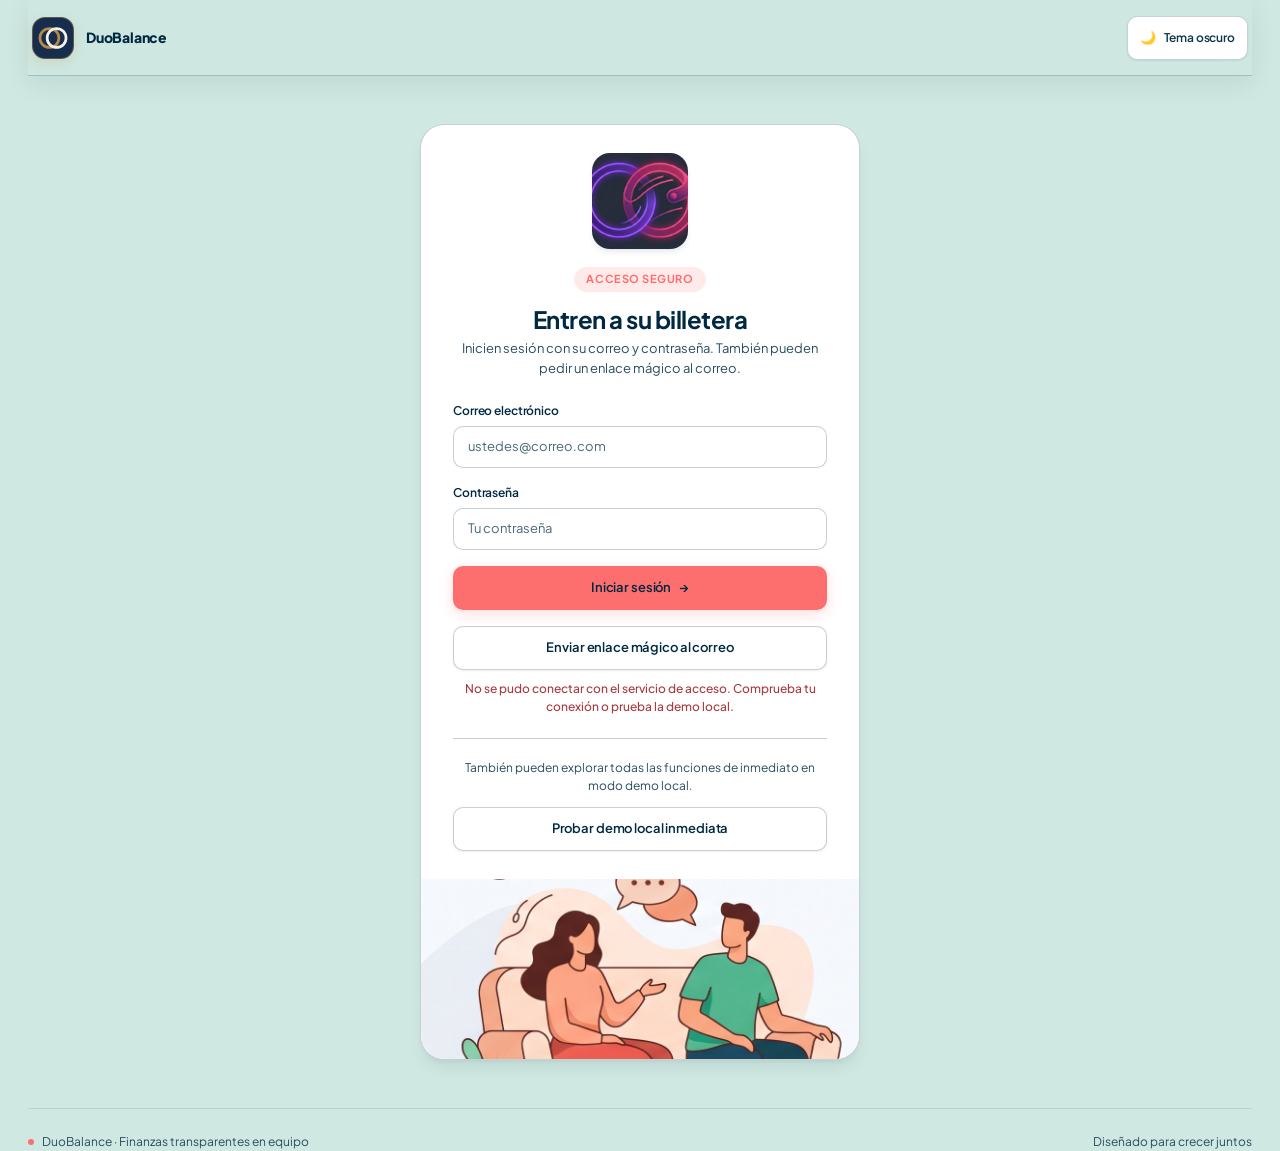
==== commit 8f50a5fc: "Add installable PWA support Co-authored-by: Copilot <223556219+Copilot@users.noreply.github.com>" ====
--- a/index.html
+++ b/index.html
@@ -3,14 +3,19 @@
   <head>
     <meta charset="utf-8">
     <meta name="viewport" content="width=device-width, initial-scale=1, viewport-fit=cover">
-    <meta name="theme-color" content="#0d1a2d">
+    <meta name="theme-color" content="#10B981">
     <meta name="description" content="DuoBalance: finanzas compartidas en pareja con gastos, aportes, metas y saldos netos.">
+    <meta name="apple-mobile-web-app-capable" content="yes">
+    <meta name="apple-mobile-web-app-status-bar-style" content="default">
+    <meta name="apple-mobile-web-app-title" content="DuoBalance">
+    <link rel="manifest" href="./manifest.json">
+    <link rel="apple-touch-icon" href="./icons/icon-192.png">
     <title>DuoBalance · Finanzas en pareja</title>
     <link rel="preconnect" href="https://fonts.googleapis.com">
     <link rel="preconnect" href="https://fonts.gstatic.com" crossorigin>
     <link href="https://fonts.googleapis.com/css2?family=Plus+Jakarta+Sans:wght@400;500;600;700;800&family=Inter:wght@400;500;600;700&display=swap" rel="stylesheet">
-    <link rel="stylesheet" href="styles.css?v=22">
-    <script type="module" src="app.js?v=18"></script>
+    <link rel="stylesheet" href="styles.css?v=23">
+    <script type="module" src="app.js?v=19"></script>
   </head>
   <body>
     <div class="app-layout">
@@ -36,6 +41,17 @@
           </div>
         </div>
       </header>
+      <aside id="pwa-install-banner" class="pwa-install-banner" aria-label="Instalar DuoBalance" hidden>
+        <div class="pwa-install-copy">
+          <strong>Ten DuoBalance a mano</strong>
+          <p>Instala la app para abrirla desde tu pantalla de inicio.</p>
+          <p class="pwa-install-help" data-pwa-install-help hidden>Toca Compartir y luego “Agregar al inicio”.</p>
+        </div>
+        <div class="pwa-install-actions">
+          <button class="button button-primary button-small" type="button" data-pwa-install>Instalar DuoBalance</button>
+          <button class="pwa-install-dismiss" type="button" data-pwa-dismiss aria-label="Cerrar aviso de instalación">×</button>
+        </div>
+      </aside>
 
       <section id="config-view" class="panel access-panel" aria-labelledby="config-title" hidden>
         <div class="access-badge">Configuración pendiente</div>
--- a/styles.css
+++ b/styles.css
@@ -3286,3 +3286,82 @@
     padding-right: 58px;
   }
 }
+
+.pwa-install-banner {
+  display: flex;
+  align-items: center;
+  justify-content: space-between;
+  gap: 16px;
+  margin: 12px 0 0;
+  padding: 14px 16px;
+  border: 1px solid var(--emerald-border);
+  border-radius: var(--radius-lg);
+  background: var(--emerald-light);
+  box-shadow: var(--shadow-card);
+}
+
+.pwa-install-copy {
+  min-width: 0;
+}
+
+.pwa-install-copy strong {
+  display: block;
+  color: var(--text-main);
+  font-size: var(--text-sm);
+}
+
+.pwa-install-copy p {
+  margin: 3px 0 0;
+  color: var(--text-muted);
+  font-size: var(--text-xs);
+  line-height: 1.4;
+}
+
+.pwa-install-actions {
+  display: flex;
+  flex: 0 0 auto;
+  align-items: center;
+  gap: 8px;
+}
+
+.pwa-install-dismiss {
+  display: grid;
+  width: 32px;
+  height: 32px;
+  place-items: center;
+  border: 0;
+  border-radius: 50%;
+  background: transparent;
+  color: var(--text-muted);
+  cursor: pointer;
+  font-size: 22px;
+}
+
+.pwa-install-dismiss:hover,
+.pwa-install-dismiss:focus-visible {
+  background: var(--bg-surface);
+  outline: 2px solid var(--border-focus);
+  outline-offset: 2px;
+}
+
+.pwa-install-help {
+  font-weight: var(--font-semibold);
+}
+
+@media (max-width: 480px) {
+  .pwa-install-banner {
+    align-items: flex-start;
+    gap: 8px;
+    padding: 12px;
+  }
+
+  .pwa-install-actions {
+    gap: 3px;
+  }
+
+  .pwa-install-actions .button {
+    min-height: 34px;
+    padding: 0 9px;
+    font-size: var(--text-2xs);
+  }
+}
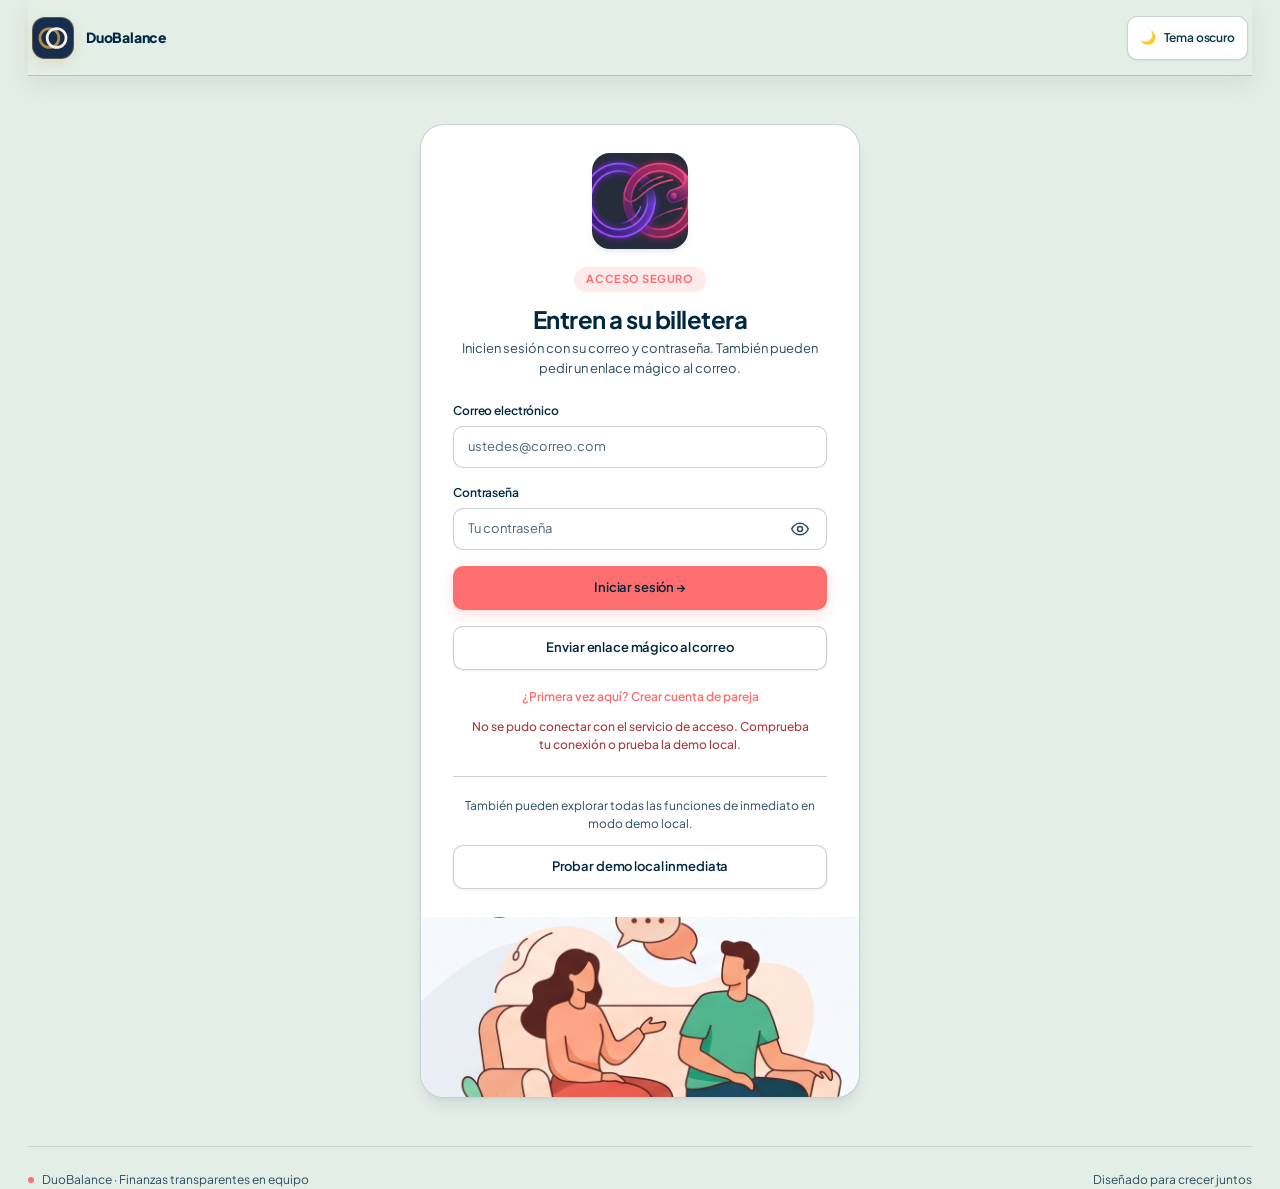
==== commit 16ee264c: "Improve shared goals and authentication UX Co-authored-by: Copilot <223556219+Copilot@users.noreply." ====
--- a/index.html
+++ b/index.html
@@ -2,11 +2,11 @@
 <html lang="es">
   <head>
     <meta charset="utf-8">
-    <meta name="viewport" content="width=device-width, initial-scale=1, viewport-fit=cover">
-    <meta name="theme-color" content="#10B981">
+    <meta name="viewport" content="width=device-width, initial-scale=1.0, viewport-fit=cover">
+    <meta name="theme-color" content="#172d4d">
     <meta name="description" content="DuoBalance: finanzas compartidas en pareja con gastos, aportes, metas y saldos netos.">
     <meta name="apple-mobile-web-app-capable" content="yes">
-    <meta name="apple-mobile-web-app-status-bar-style" content="default">
+    <meta name="apple-mobile-web-app-status-bar-style" content="black-translucent">
     <meta name="apple-mobile-web-app-title" content="DuoBalance">
     <link rel="manifest" href="./manifest.json">
     <link rel="apple-touch-icon" href="./icons/icon-192.png">
@@ -14,8 +14,8 @@
     <link rel="preconnect" href="https://fonts.googleapis.com">
     <link rel="preconnect" href="https://fonts.gstatic.com" crossorigin>
     <link href="https://fonts.googleapis.com/css2?family=Plus+Jakarta+Sans:wght@400;500;600;700;800&family=Inter:wght@400;500;600;700&display=swap" rel="stylesheet">
-    <link rel="stylesheet" href="styles.css?v=23">
-    <script type="module" src="app.js?v=19"></script>
+    <link rel="stylesheet" href="styles.css?v=26">
+    <script type="module" src="app.js?v=22"></script>
   </head>
   <body>
     <div class="app-layout">
@@ -67,20 +67,39 @@
         <img class="auth-logo" src="img/logo.jpeg" alt="Dúo, finanzas en pareja">
         <div class="access-badge">Acceso seguro</div>
         <h1 id="auth-title">Entren a su billetera</h1>
-        <p class="panel-intro">Inicien sesión con su correo y contraseña. También pueden pedir un enlace mágico al correo.</p>
+        <p id="auth-intro" class="panel-intro">Inicien sesión con su correo y contraseña. También pueden pedir un enlace mágico al correo.</p>
         <form id="form-login" class="stacked-form" novalidate>
           <label>
             <span class="label-text">Correo electrónico</span>
             <input id="login-email" name="email" type="email" autocomplete="email" placeholder="ustedes@correo.com" required>
           </label>
-          <label>
+          <label id="signup-name-field" hidden>
+            <span class="label-text">Tu nombre (opcional)</span>
+            <input id="signup-name" name="displayName" type="text" maxlength="40" autocomplete="given-name" placeholder="Ej. Juan o Isa">
+          </label>
+          <label class="password-field">
             <span class="label-text">Contraseña</span>
-            <input id="login-password" name="password" type="password" autocomplete="current-password" placeholder="Tu contraseña" required>
+            <span class="password-input-wrap">
+              <input id="login-password" name="password" type="password" autocomplete="current-password" placeholder="Tu contraseña" required>
+              <button class="password-toggle" type="button" data-toggle-password aria-label="Mostrar contraseña" aria-pressed="false">
+                <svg data-password-icon viewBox="0 0 24 24" fill="none" stroke="currentColor" stroke-width="1.8" stroke-linecap="round" stroke-linejoin="round" aria-hidden="true">
+                  <path d="M2 12s3.5-7 10-7 10 7 10 7-3.5 7-10 7-10-7-10-7Z"></path>
+                  <circle cx="12" cy="12" r="3"></circle>
+                </svg>
+              </button>
+            </span>
           </label>
-          <button class="button button-primary button-full" type="submit">Iniciar sesión <span aria-hidden="true">→</span></button>
-          <button class="button button-secondary button-full" type="button" data-send-magic-link>Enviar enlace mágico al correo</button>
+          <button class="button button-primary button-full auth-submit" type="submit" data-auth-submit>
+            <span class="button-label">Iniciar sesión <span aria-hidden="true">→</span></span>
+            <svg class="button-spinner" viewBox="0 0 24 24" fill="none" aria-hidden="true"><circle cx="12" cy="12" r="9" stroke="currentColor" stroke-opacity=".25" stroke-width="3"></circle><path d="M21 12a9 9 0 0 0-9-9" stroke="currentColor" stroke-width="3" stroke-linecap="round"></path></svg>
+          </button>
+          <button class="button button-secondary button-full auth-magic" type="button" data-send-magic-link>
+            <span class="button-label">Enviar enlace mágico al correo</span>
+            <svg class="button-spinner" viewBox="0 0 24 24" fill="none" aria-hidden="true"><circle cx="12" cy="12" r="9" stroke="currentColor" stroke-opacity=".25" stroke-width="3"></circle><path d="M21 12a9 9 0 0 0-9-9" stroke="currentColor" stroke-width="3" stroke-linecap="round"></path></svg>
+          </button>
+          <button class="auth-mode-toggle" type="button" data-toggle-auth-mode>¿Primera vez aquí? Crear cuenta de pareja</button>
         </form>
-        <p id="auth-message" class="form-message" role="status" aria-live="polite"></p>
+        <p id="auth-message" class="form-message auth-message" role="status" aria-live="polite"></p>
         <div class="demo-entry">
           <p>También pueden explorar todas las funciones de inmediato en modo demo local.</p>
           <button class="button button-secondary button-full" type="button" data-start-demo>Probar demo local inmediata</button>
@@ -109,6 +128,7 @@
         <div id="demo-notice" class="demo-notice" role="status" hidden>
           <span class="demo-badge">Modo Demo</span>
           <span>Están usando la demo local en este navegador. Los datos son privados e instantáneos.</span>
+          <button class="demo-notice-close" type="button" data-dismiss-demo-notice aria-label="Cerrar aviso de modo demo">×</button>
         </div>
         <div id="notification" class="notification" role="status" aria-live="polite" hidden></div>
 
@@ -155,9 +175,10 @@
             <header class="view-header"><span class="view-eyebrow">AHORRO EN PAREJA</span><h1 class="view-title">Metas de ahorro</h1></header>
             <section class="savings-overview" data-savings-overview aria-label="Resumen de ahorro" hidden>
               <article class="savings-hero-card" aria-labelledby="active-goal-title">
+                <img class="savings-hero-cover" data-active-goal-cover alt="" hidden>
                 <div class="savings-hero-heading">
                   <div><span class="eyebrow">META PRINCIPAL</span><h2 id="active-goal-title" data-active-goal-title></h2></div>
-                  <span class="savings-hero-icon" aria-hidden="true">🎯</span>
+                  <span class="savings-hero-actions" aria-hidden="true"><span class="savings-hero-icon">🎯</span><span class="goal-edit-indicator">✎</span></span>
                 </div>
                 <div class="savings-hero-amounts">
                   <strong data-active-goal-total></strong>
@@ -165,9 +186,9 @@
                   <span class="savings-hero-percent" data-active-goal-percent></span>
                 </div>
                 <div class="savings-segment-track" role="progressbar" data-active-goal-progress aria-valuemin="0" aria-valuemax="100">
+                  <span class="savings-segment savings-segment-unattributed" data-goal-segment="unattributed"></span>
                   <span class="savings-segment savings-segment-member-one" data-goal-segment="one"></span>
                   <span class="savings-segment savings-segment-member-two" data-goal-segment="two"></span>
-                  <span class="savings-segment savings-segment-unattributed" data-goal-segment="unattributed"></span>
                 </div>
                 <div class="savings-hero-members">
                   <div><span class="savings-member-dot savings-dot-one" aria-hidden="true"></span><span class="savings-member-info"><span data-goal-member-name="one"></span><small data-goal-member-percent="one"></small></span><strong data-goal-member-amount="one"></strong></div>
@@ -175,6 +196,10 @@
                 </div>
                 <p class="savings-unattributed-note" data-goal-unattributed hidden></p>
               </article>
+              <section class="secondary-goals" aria-labelledby="secondary-goals-title">
+                <div class="panel-heading"><div><span class="eyebrow">SUS PLANES</span><h2 id="secondary-goals-title">Otras metas</h2></div></div>
+                <div class="goal-selector" data-goal-selector role="group" aria-label="Seleccionar meta"></div>
+              </section>
               <section class="monthly-savings-card" aria-labelledby="monthly-savings-title">
                 <div class="panel-heading"><div><span class="eyebrow">APORTES DE ESTE MES</span><h2 id="monthly-savings-title">Cada aporte los acerca</h2></div><span class="monthly-savings-date" data-savings-month></span></div>
                 <div class="monthly-member-grid">
@@ -182,10 +207,11 @@
                   <article class="monthly-member-card"><span data-monthly-member-name="two"></span><strong data-monthly-member-amount="two"></strong><span class="monthly-member-bar"><span data-monthly-member-bar="two"></span></span></article>
                 </div>
                 <p class="monthly-quota-note" data-monthly-quota-status></p>
-              </section>
-              <section class="secondary-goals" aria-labelledby="secondary-goals-title">
-                <div class="panel-heading"><div><span class="eyebrow">SUS PLANES</span><h2 id="secondary-goals-title">Otras metas</h2></div></div>
-                <div class="goal-selector" data-goal-selector role="group" aria-label="Seleccionar meta"></div>
+                <div class="tip-card" aria-label="Recomendación de ahorro para la pareja">
+                  <span class="tip-sparkle" aria-hidden="true">💡</span>
+                  <span id="tip-category" class="eyebrow">UN TIP PARA USTEDES</span>
+                  <p id="tip-quote" aria-live="polite">Los pequeños aportes constantes también construyen grandes planes.</p>
+                </div>
               </section>
             </section>
             <section class="panel goals-panel" aria-labelledby="goals-title">
@@ -224,39 +250,38 @@
                   </div>
                 </div>
               </section>
+              <article class="dashboard-metric-card dashboard-balance-card" data-dashboard-fund-card>
+                <span class="dashboard-card-label dashboard-balance-badge">Fondo Disponible</span>
+                <strong class="dashboard-metric-value is-green" data-dashboard-balance data-dashboard-fund>—</strong>
+                <span class="dashboard-card-note">Disponible para gastos del hogar y ahorro</span>
+                <button class="button button-outline dashboard-quick-transfer" type="button" data-dashboard-transfer disabled>Transferir a Meta</button>
+              </article>
               <section class="dashboard-status-grid" aria-label="Estado de cuentas y movimientos">
-                <article class="dashboard-status-card status-pending"><span>Pendientes</span><strong data-dashboard-pending>0</strong><span>saldo por liquidar</span></article>
+                <article class="dashboard-status-card status-savings"><span>Ahorro del mes</span><strong data-dashboard-balance data-dashboard-month-savings>—</strong><span>después de gastos y metas</span></article>
                 <article class="dashboard-status-card status-overdue"><span>Vencidos</span><strong data-dashboard-overdue>0</strong><span>sin fechas vencidas</span></article>
                 <article class="dashboard-status-card status-paid"><span>Pagados</span><strong data-dashboard-paid>0</strong><span>gastos este mes</span></article>
               </section>
-              <section class="dashboard-metrics-grid" aria-label="Resumen financiero">
-                <article class="dashboard-metric-card dashboard-balance-card" data-dashboard-net-card>
-                  <span class="dashboard-card-label dashboard-balance-badge" data-dashboard-balance-label>En balance</span>
-                  <strong class="dashboard-metric-value is-green" data-dashboard-balance data-dashboard-net-balance>—</strong>
-                  <span class="dashboard-card-note" data-dashboard-balance-caption>Balance neto entre ustedes</span>
-                  <button class="button button-outline dashboard-quick-settle" type="button" data-dashboard-settle disabled>Saldar</button>
+              <section class="dashboard-contributions-grid" aria-label="Aportes de este mes">
+                <article class="dashboard-metric-card">
+                  <span class="dashboard-card-label" data-dashboard-my-contribution-label>Aportado por ti</span>
+                  <strong class="dashboard-metric-value" data-dashboard-balance data-dashboard-my-contribution>—</strong>
+                  <span class="dashboard-card-note">Aportes registrados este mes</span>
                 </article>
                 <article class="dashboard-metric-card">
+                  <span class="dashboard-card-label" data-dashboard-partner-contribution-label>Aportado por tu pareja</span>
+                  <strong class="dashboard-metric-value" data-dashboard-balance data-dashboard-partner-contribution>—</strong>
+                  <span class="dashboard-card-note">Aportes registrados este mes</span>
+                </article>
+              </section>
+              <section class="dashboard-wide-grid" aria-label="Proyección de gastos">
+                <article class="dashboard-metric-card dashboard-projection-card">
                   <span class="dashboard-card-label">Proyección a fin de mes</span>
                   <strong class="dashboard-metric-value is-green" data-dashboard-balance data-dashboard-projection>—</strong>
                   <span class="dashboard-card-note" data-dashboard-projection-note>Según el ritmo de gasto actual</span>
                   <span class="dashboard-card-note" data-dashboard-month-caption></span>
                 </article>
-                <article class="dashboard-metric-card">
-                  <span class="dashboard-card-label">Aportado por ti</span>
-                  <strong class="dashboard-metric-value" data-dashboard-balance data-dashboard-my-contribution>—</strong>
-                  <span class="dashboard-card-note">Ingresos registrados por ti</span>
-                </article>
-                <article class="dashboard-metric-card">
-                  <span class="dashboard-card-label">Aportado por tu pareja</span>
-                  <strong class="dashboard-metric-value" data-dashboard-balance data-dashboard-partner-contribution>—</strong>
-                  <span class="dashboard-card-note">Ingresos registrados por tu pareja</span>
-                </article>
-              </section>
-              <section class="dashboard-secondary-grid" aria-label="Saldos por completar">
-                <article class="dashboard-metric-card dashboard-settlement-card">
-                  <div><span class="dashboard-card-label">Pendiente por saldar</span><strong class="dashboard-metric-value" data-dashboard-balance data-dashboard-settlement>—</strong><span class="dashboard-card-note" data-dashboard-pending-caption>No hay saldos pendientes entre ustedes</span></div>
-                </article>
+              </section>
+              <section class="dashboard-savings-grid" aria-label="Ahorro compartido">
                 <article class="dashboard-metric-card">
                   <span class="dashboard-card-label">Fondo común · total ahorrado</span>
                   <strong class="dashboard-metric-value is-green" data-dashboard-balance data-dashboard-savings>—</strong>
@@ -318,13 +343,6 @@
               </form>
               <p id="invite-message" class="form-message" role="status" aria-live="polite"></p>
             </section>
-            <div class="tip-card"><span class="tip-sparkle" aria-hidden="true">💡</span><span id="tip-category" class="eyebrow">UN TIP PARA USTEDES</span><p id="tip-quote" aria-live="polite">Los pequeños aportes constantes también construyen grandes planes.</p></div>
-            <div class="legacy-dashboard-data" hidden>
-              <span id="saldo-disponible"></span><span id="nombre-miembro1"></span><span id="nombre-miembro2"></span>
-              <span id="aporte-miembro1"></span><span id="aporte-miembro2"></span><span id="porcentaje-miembro1"></span><span id="porcentaje-miembro2"></span>
-              <span id="estado-miembro1"></span><span id="estado-miembro2"></span><span id="balance-split-badge"></span>
-              <div id="split-fill-m1"></div><div id="split-fill-m2"></div>
-            </div>
           </section>
         </div>
 
@@ -338,7 +356,7 @@
               <button id="modal-close" class="modal-close-btn" type="button" aria-label="Cerrar modal">×</button>
             </header>
             <div id="modal-pane-gasto" class="modal-tab-pane">
-              <p class="modal-desc">El gasto se dividirá entre ustedes y actualizará el saldo disponible.</p>
+              <p class="modal-desc">Se descontará del fondo común y actualizará el saldo disponible.</p>
               <form id="form-gasto" class="stacked-form" novalidate>
                 <label><span class="label-text">¿En qué gastaron?</span><input name="descripcion" type="text" minlength="2" maxlength="100" placeholder="Ej. Mercado, cena, servicios..." required></label>
                 <label><span class="label-text">Monto del gasto</span><div class="input-with-prefix"><span class="input-prefix" aria-hidden="true">$</span><input name="monto" type="number" min="0.01" step="any" inputmode="decimal" placeholder="0" required></div></label>
@@ -356,13 +374,46 @@
           </div>
         </div>
 
-        <dialog id="dashboard-settlement-dialog" class="settlement-dialog" aria-labelledby="settlement-title">
-          <form id="form-settlement" class="stacked-form" novalidate>
-            <header class="settlement-dialog-header"><div><span class="eyebrow">BALANCE COMPARTIDO</span><h2 id="settlement-title">Saldar cuenta</h2></div><button class="dashboard-icon-button" type="button" data-close-settlement aria-label="Cerrar">×</button></header>
-            <p id="settlement-description" class="panel-intro"></p>
-            <input name="payerId" type="hidden"><input name="receiverId" type="hidden">
-            <label><span class="label-text">Monto a saldar</span><div class="input-with-prefix"><span class="input-prefix" aria-hidden="true">$</span><input name="amount" type="number" min="0.01" step="0.01" inputmode="decimal" required></div></label>
-            <div class="settlement-dialog-actions"><button class="button button-outline" type="button" data-close-settlement>Cancelar</button><button class="button button-primary" type="submit">Confirmar pago</button></div>
+        <dialog id="dashboard-transfer-dialog" class="app-dialog" aria-labelledby="transfer-title">
+          <form id="form-transfer-goal" class="stacked-form" data-form="abonar-meta" data-transfer-form novalidate>
+            <header class="app-dialog-header"><div><span class="eyebrow">FONDO COMPARTIDO</span><h2 id="transfer-title">Transferir a una meta</h2></div><button class="dashboard-icon-button" type="button" data-close-transfer aria-label="Cerrar">×</button></header>
+            <p class="panel-intro">El aporte se descontará del fondo disponible y quedará registrado en Movimientos.</p>
+            <label><span class="label-text">Meta activa</span><select name="goalId" data-transfer-goal required></select></label>
+            <label><span class="label-text">Monto a transferir</span><div class="input-with-prefix"><span class="input-prefix" aria-hidden="true">$</span><input name="montoAbonar" type="number" min="0.01" step="any" inputmode="decimal" data-transfer-amount required></div></label>
+            <p class="dashboard-card-note" data-transfer-limit></p>
+            <div class="app-dialog-actions"><button class="button button-outline" type="button" data-close-transfer>Cancelar</button><button class="button button-primary" type="submit">Confirmar transferencia</button></div>
+          </form>
+        </dialog>
+        <dialog id="goal-edit-dialog" class="app-dialog goal-edit-dialog" aria-labelledby="goal-edit-title">
+          <form id="form-edit-goal" class="stacked-form" data-form="editar-meta" novalidate>
+            <header class="app-dialog-header"><div><span class="eyebrow">META COMPARTIDA</span><h2 id="goal-edit-title">Editar meta</h2></div><button class="dashboard-icon-button" type="button" data-close-goal-editor aria-label="Cerrar">×</button></header>
+            <label><span class="label-text">Nombre de la meta</span><input name="titulo" type="text" minlength="3" maxlength="80" required></label>
+            <label><span class="label-text">Monto objetivo</span><div class="input-with-prefix"><span class="input-prefix" aria-hidden="true">$</span><input name="montoObjetivo" type="number" min="0.01" step="any" inputmode="decimal" required></div></label>
+            <label><span class="label-text">Fecha objetivo (opcional)</span><input name="fechaObjetivo" type="date"></label>
+            <label class="goal-primary-toggle">
+              <input type="checkbox" data-primary-goal>
+              <span class="goal-primary-switch" aria-hidden="true"></span>
+              <span data-primary-goal-label>Establecer como Meta Principal</span>
+            </label>
+            <section class="goal-editor-cover" aria-label="Portada de la meta">
+              <div class="goal-editor-cover-preview">
+                <img data-goal-edit-preview alt="Vista previa de la portada" hidden>
+                <span data-goal-edit-cover-placeholder>🎯</span>
+              </div>
+              <div class="goal-editor-cover-actions">
+                <strong>Foto de portada</strong>
+                <div class="goal-cover-actions">
+                  <button class="button button-outline button-small" type="button" data-change-goal-cover>Seleccionar / Cambiar foto</button>
+                  <button class="button button-outline button-small" type="button" data-remove-goal-cover hidden>Quitar foto</button>
+                  <input class="visually-hidden" type="file" accept="image/*" data-goal-cover-input aria-label="Seleccionar foto para la portada de la meta">
+                </div>
+              </div>
+            </section>
+            <p class="dashboard-card-note" data-goal-editor-progress></p>
+            <div class="app-dialog-actions">
+              <button class="button button-outline" type="button" data-close-goal-editor>Cancelar</button>
+              <button class="button button-primary" type="submit">Guardar cambios</button>
+            </div>
           </form>
         </dialog>
       </main>
--- a/styles.css
+++ b/styles.css
@@ -186,6 +186,7 @@
   font-family: var(--font-family);
   font-size: 16px;
   line-height: 1.5;
+  background-color: var(--bg-app);
   -webkit-text-size-adjust: 100%;
   -webkit-tap-highlight-color: transparent;
   scroll-behavior: smooth;
@@ -784,6 +785,21 @@
   line-height: 1.5;
 }
 
+.auth-message {
+  padding: 0 12px;
+  border-radius: var(--radius-sm);
+}
+
+.auth-message.is-success {
+  padding: 10px 12px;
+  color: var(--emerald-dark);
+  background: var(--emerald-light);
+}
+
+.auth-message.is-loading {
+  color: var(--text-muted);
+}
+
 .error-text {
   color: var(--coral-dark) !important;
   font-weight: var(--font-medium);
@@ -905,6 +921,89 @@
 
 .auth-panel {
   padding-top: 28px;
+}
+
+.password-input-wrap {
+  position: relative;
+  display: block;
+}
+
+.password-input-wrap input {
+  padding-right: 48px;
+}
+
+.password-toggle {
+  position: absolute;
+  top: 50%;
+  right: 12px;
+  display: grid;
+  width: 30px;
+  height: 30px;
+  padding: 5px;
+  place-items: center;
+  color: var(--text-muted);
+  background: transparent;
+  border: 0;
+  border-radius: var(--radius-sm);
+  cursor: pointer;
+  transform: translateY(-50%);
+}
+
+.password-toggle:hover {
+  color: var(--text-main);
+  background: var(--bg-subtle);
+}
+
+.password-toggle svg {
+  width: 20px;
+  height: 20px;
+}
+
+.auth-submit,
+.auth-magic {
+  position: relative;
+}
+
+.auth-submit.state-loading .button-spinner,
+.auth-magic.state-loading .button-spinner {
+  position: static;
+  inset: auto;
+  margin: 0;
+}
+
+.auth-submit.state-loading .button-label,
+.auth-magic.state-loading .button-label {
+  visibility: visible;
+}
+
+.auth-submit.state-loading,
+.auth-magic.state-loading {
+  display: inline-flex;
+  align-items: center;
+  justify-content: center;
+  gap: 10px;
+}
+
+.auth-mode-toggle {
+  justify-self: center;
+  padding: 2px 6px;
+  color: var(--primary);
+  background: transparent;
+  border: 0;
+  font: inherit;
+  font-size: var(--text-xs);
+  font-weight: var(--font-semibold);
+  cursor: pointer;
+}
+
+.auth-mode-toggle:hover {
+  color: var(--primary-hover);
+  text-decoration: underline;
+}
+
+.auth-mode-toggle:disabled {
+  opacity: 0.6;
+  cursor: wait;
 }
 
 .access-badge {
@@ -965,17 +1064,62 @@
 }
 
 .demo-notice {
-  display: flex;
-  align-items: center;
-  gap: 12px;
-  margin: 20px 0;
-  padding: 12px 18px;
+  position: relative;
+  display: flex;
+  align-items: center;
+  gap: 10px;
+  margin: 12px 0;
+  padding: 8px 42px 8px 14px;
   border: 1px solid var(--amber-border);
   border-radius: var(--radius-md);
   color: #78350f;
   background: #fffbeb;
   font-size: var(--text-sm);
   box-shadow: var(--shadow-xs);
+  max-height: 120px;
+  overflow: hidden;
+  opacity: 1;
+  transform: translateY(0);
+  transition: opacity 220ms ease, transform 220ms ease, max-height 220ms ease, margin 220ms ease, padding 220ms ease;
+}
+
+.demo-notice.is-dismissing {
+  max-height: 0;
+  margin-top: 0;
+  margin-bottom: 0;
+  padding-top: 0;
+  padding-bottom: 0;
+  opacity: 0;
+  transform: translateY(-6px);
+}
+
+.demo-notice-close {
+  position: absolute;
+  top: 50%;
+  right: 8px;
+  display: grid;
+  width: 28px;
+  height: 28px;
+  place-items: center;
+  padding: 0;
+  border: 0;
+  border-radius: var(--radius-full);
+  color: inherit;
+  background: transparent;
+  font: inherit;
+  line-height: 1;
+  cursor: pointer;
+  transform: translateY(-50%);
+}
+
+.demo-notice-close:hover,
+.demo-notice-close:focus-visible {
+  background: rgba(120, 53, 15, 0.1);
+}
+
+.demo-notice-close:focus-visible {
+  outline: 2px solid currentColor;
+  outline-offset: 1px;
 }
 
 .demo-badge {
@@ -1103,6 +1247,7 @@
   border-radius: var(--radius-lg);
   background: var(--bg-surface);
   box-shadow: var(--shadow-card);
+  cursor: pointer;
   transition: transform var(--transition-fast), box-shadow var(--transition-fast);
 }
 
@@ -1498,6 +1643,37 @@
   box-shadow: var(--shadow-card-hover);
 }
 
+.goal-card:active,
+.goal-selector-card:active,
+.savings-hero-card:active {
+  transform: scale(0.99);
+}
+
+.goal-card:focus-visible,
+.goal-selector-card:focus-visible,
+.savings-hero-card:focus-visible {
+  outline: 2px solid var(--border-focus);
+  outline-offset: 3px;
+}
+
+.goal-edit-indicator {
+  display: inline-grid;
+  width: 25px;
+  height: 25px;
+  flex: 0 0 auto;
+  place-items: center;
+  border: 1px solid var(--border-color);
+  border-radius: 50%;
+  color: var(--text-muted);
+  background: var(--bg-subtle);
+  font-size: 15px;
+  line-height: 1;
+}
+
+.goal-topline .goal-edit-indicator {
+  margin-left: auto;
+}
+
 .goal-complete-card {
   border-color: var(--emerald-border);
   background: linear-gradient(135deg, #f0fdf4 0%, #ffffff 100%);
@@ -1660,18 +1836,6 @@
   color: var(--coral) !important;
   border-color: var(--coral-border) !important;
   background: var(--coral-light) !important;
-}
-
-.goal-edit-form {
-  margin-top: 16px;
-  padding-top: 16px;
-  border-top: 1px solid var(--border-color);
-}
-
-.goal-edit-actions {
-  display: flex;
-  gap: 8px;
-  margin-top: 12px;
 }
 
 .goal-form {
@@ -1873,6 +2037,15 @@
 
 .income-amount {
   color: var(--emerald-dark);
+  font-family: var(--font-display);
+  font-size: var(--text-base);
+  font-weight: var(--font-extrabold);
+  letter-spacing: -0.01em;
+  white-space: nowrap;
+}
+
+.goal-transfer-amount {
+  color: var(--primary);
   font-family: var(--font-display);
   font-size: var(--text-base);
   font-weight: var(--font-extrabold);
@@ -2365,11 +2538,16 @@
     var(--bg-app);
 }
 
+html,
+body {
+  background-color: var(--bg-app);
+}
+
 .app-layout {
   width: min(1600px, 100%);
   min-height: 100vh;
   margin: 0 auto;
-  padding: 0 28px;
+  padding: env(safe-area-inset-top) 28px 0;
 }
 
 .topbar {
@@ -2560,18 +2738,21 @@
 
 .dashboard-status-grid { display: grid; grid-template-columns: repeat(3,minmax(0,1fr)); gap: 14px; }
 .dashboard-status-card { display: flex; flex-wrap: wrap; align-content: center; align-items: center; gap: 2px 8px; min-height: 68px; padding: 11px 15px; border: 1px solid var(--border-color); border-radius: 16px; background: rgba(23,45,77,.78); box-shadow: var(--shadow-card); backdrop-filter: blur(12px); }
-.dashboard-status-card span:first-child { flex: 1; color: var(--text-body); font-size: 12px; font-weight: 600; }
+.dashboard-status-card span:first-child { flex: 1; min-width: 100%; color: var(--text-body); font-size: 12px; font-weight: 600; }
 .dashboard-status-card strong { color: var(--text-main); font-size: 19px; line-height: 1; }
 .dashboard-status-card span:last-child { flex: 0 0 100%; color: var(--text-muted); font-size: 9px; }
-.status-pending { border-left: 3px solid #b58a45; }
+.status-savings { border-left: 3px solid #9db4a6; }
 .status-overdue { border-left: 3px solid #c77c78; }
 .status-paid { border-left: 3px solid #9db4a6; }
-.status-pending strong { color: #c8a667; }
+.status-savings strong { max-width: 100%; overflow-wrap: anywhere; color: #b5c8bb; font-size: 14px; }
 .status-overdue strong { color: #d18d88; }
 .status-paid strong { color: #b5c8bb; }
 
-.dashboard-metrics-grid { display: grid; grid-template-columns: repeat(2,minmax(0,1fr)); gap: 14px; }
-.dashboard-secondary-grid { display: grid; grid-template-columns: 1.25fr 1fr; gap: 14px; }
+.dashboard-feature-grid,
+.dashboard-wide-grid { display: grid; grid-template-columns: minmax(0,1fr); gap: 14px; }
+.dashboard-contributions-grid { display: grid; grid-template-columns: repeat(2,minmax(0,1fr)); gap: 14px; }
+.dashboard-projection-card { grid-column: 1 / -1; }
+.dashboard-savings-grid { display: grid; grid-template-columns: minmax(0, 1fr); gap: 14px; }
 .dashboard-metric-card { display: flex; flex-direction: column; align-items: flex-start; justify-content: center; gap: 9px; min-width: 0; min-height: 132px; padding: 19px 21px; border: 1px solid var(--border-color); border-radius: 17px; background: linear-gradient(145deg, rgba(31,56,86,.88), rgba(23,45,77,.94)); box-shadow: var(--shadow-card); backdrop-filter: blur(12px); }
 .dashboard-card-label { color: var(--text-muted); font-size: 12px; font-weight: 600; }
 .dashboard-metric-value { color: var(--text-main); font-size: clamp(22px,3vw,30px); font-weight: 750; letter-spacing: -.04em; font-variant-numeric: tabular-nums; }
@@ -2579,15 +2760,9 @@
 .dashboard-card-note { color: var(--text-muted); font-size: 11px; line-height: 1.45; }
 .dashboard-balance-card { position: relative; overflow: hidden; border-color: rgba(244,241,234,.16); background: linear-gradient(140deg, #203e62, #172d4d 72%); }
 .dashboard-balance-card::after { position: absolute; right: -23px; bottom: -42px; width: 130px; height: 130px; border: 1px solid rgba(200,166,103,.18); border-radius: 50%; box-shadow: 0 0 0 18px rgba(200,166,103,.035), 0 0 0 38px rgba(200,166,103,.025); content: ""; pointer-events: none; }
-.dashboard-balance-card.is-debt .dashboard-metric-value { color: #d18d88; }
-.dashboard-balance-card.is-credit .dashboard-metric-value { color: #c8a667; }
 .dashboard-balance-badge { display: inline-flex; align-items: center; min-height: 26px; padding: 0 10px; border: 1px solid rgba(200,166,103,.35); border-radius: 99px; color: #172d4d; background: #c8a667; font-size: 10px; font-weight: 700; }
-.dashboard-balance-card.is-debt .dashboard-balance-badge { color: #fd6e6e; border-color: rgba(253,110,110,.3); background: rgba(253,110,110,.15); }
-.dashboard-balance-card.is-credit .dashboard-balance-badge { color: #34d399; border-color: rgba(52,211,153,.3); background: rgba(52,211,153,.15); }
-.dashboard-settlement-card { flex-direction: column; align-items: flex-start; justify-content: center; gap: 14px; }
-.dashboard-settlement-card > div { display: grid; gap: 9px; }
-.dashboard-quick-settle { position: relative; z-index: 1; min-height: 36px; padding: 0 13px; font-size: 11px; }
-.dashboard-quick-settle:disabled { display: none; }
+.dashboard-quick-transfer { position: relative; z-index: 1; min-height: 36px; padding: 0 13px; font-size: 11px; }
+.dashboard-quick-transfer:disabled { cursor: not-allowed; opacity: 0.6; }
 .privacy-value { transition: opacity 180ms ease, filter 180ms ease; }
 .privacy-value.is-masked { opacity: .7; }
 
@@ -2619,12 +2794,21 @@
 .modal-desc { margin: 0 0 18px; color: var(--text-muted); font-size: 12px; line-height: 1.5; }
 .modal-tab-pane[hidden] { display: none; }
 
-.settlement-dialog { width: min(440px, calc(100% - 32px)); max-width: none; padding: 24px; border: 1px solid var(--border-color); border-radius: 20px; color: var(--text-main); background: var(--bg-surface); box-shadow: 0 24px 80px rgba(0,0,0,.5); }
-.settlement-dialog::backdrop { background: rgba(3,7,18,.75); backdrop-filter: blur(8px); }
-.settlement-dialog-header { display: flex; align-items: center; justify-content: space-between; margin-bottom: 20px; }
-.settlement-dialog-header h2 { margin: 0; font-size: 20px; }
-.settlement-dialog .panel-intro { margin: 0; }
-.settlement-dialog-actions { display: flex; justify-content: flex-end; gap: 10px; margin-top: 8px; }
+.app-dialog { width: min(440px, calc(100% - 32px)); max-width: none; max-height: min(90vh, 760px); overflow: auto; padding: 24px; border: 1px solid var(--border-color); border-radius: 20px; color: var(--text-main); background: var(--bg-surface); box-shadow: 0 24px 80px rgba(0,0,0,.5); }
+.app-dialog::backdrop { background: rgba(3,7,18,.75); backdrop-filter: blur(8px); }
+.app-dialog-header { display: flex; align-items: center; justify-content: space-between; margin-bottom: 20px; }
+.app-dialog-header h2 { margin: 0; font-size: 20px; }
+.app-dialog .panel-intro { margin: 0; }
+.app-dialog-actions { display: flex; justify-content: flex-end; gap: 10px; margin-top: 8px; }
+
+.goal-editor-cover { display: grid; grid-template-columns: 88px minmax(0,1fr); align-items: center; gap: 14px; padding: 12px; border: 1px solid var(--border-color); border-radius: 14px; background: var(--bg-subtle); }
+.goal-editor-cover-preview { display: grid; width: 88px; height: 88px; overflow: hidden; place-items: center; border-radius: 12px; color: var(--text-muted); background: var(--bg-muted); font-size: 28px; }
+.goal-editor-cover-preview img { width: 100%; height: 100%; object-fit: cover; }
+.goal-editor-cover-actions { display: grid; gap: 8px; min-width: 0; color: var(--text-main); font-size: 12px; }
+.goal-editor-cover .goal-cover-actions { display: flex; flex-wrap: wrap; gap: 7px; margin: 0; }
+.goal-editor-cover .button { min-height: 34px; }
+.goal-edit-dialog .app-dialog-actions { margin-top: 12px; }
+.goal-edit-dialog .dashboard-card-note { margin: 0; }
 
 .stacked-form label { color: var(--text-body); }
 input, select, textarea { color: var(--text-main); background: #10213a; border-color: var(--border-color); }
@@ -2641,7 +2825,7 @@
 :root[data-theme="light"] .topbar,
 :root[data-theme="light"] .navigation-bar {
   color: var(--text-main);
-  background: rgba(207, 232, 225, 0.96);
+  background: rgba(227, 238, 230, 0.96);
   border-color: var(--border-color);
   box-shadow: var(--shadow-card);
 }
@@ -2689,7 +2873,7 @@
 :root[data-theme="light"] .dashboard-metric-card,
 :root[data-theme="light"] .dashboard-upcoming,
 :root[data-theme="light"] .modal-card,
-:root[data-theme="light"] .settlement-dialog {
+:root[data-theme="light"] .app-dialog {
   color: var(--text-main);
   border: 1px solid var(--border-color);
   background: #fff;
@@ -2706,8 +2890,6 @@
   background: #fff;
 }
 
-:root[data-theme="light"] .dashboard-balance-card.is-debt .dashboard-metric-value,
-:root[data-theme="light"] .dashboard-balance-card.is-credit .dashboard-metric-value,
 :root[data-theme="light"] .dashboard-metric-value.is-green {
   color: var(--text-main);
 }
@@ -2716,26 +2898,6 @@
   color: var(--text-main);
   border-color: var(--primary-border);
   background: var(--primary-light);
-}
-
-:root[data-theme="light"] .dashboard-balance-card.is-debt .dashboard-balance-badge {
-  color: #fd6e6e;
-  border-color: rgba(253, 110, 110, 0.3);
-  background: rgba(253, 110, 110, 0.15);
-}
-
-:root[data-theme="light"] .dashboard-balance-card.is-credit .dashboard-balance-badge {
-  color: #08734d;
-  border-color: rgba(8, 115, 77, 0.24);
-  background: rgba(22, 131, 93, 0.12);
-}
-
-:root[data-theme="light"] .dashboard-balance-card.is-debt .dashboard-metric-value {
-  color: #c94f53;
-}
-
-:root[data-theme="light"] .dashboard-balance-card.is-credit .dashboard-metric-value {
-  color: #08734d;
 }
 
 :root[data-theme="light"] .dashboard-status-card {
@@ -2837,8 +2999,8 @@
 :root[data-theme="light"] .button-primary:hover,
 :root[data-theme="light"] .button-emerald,
 :root[data-theme="light"] .button-emerald:hover,
-:root[data-theme="light"] .dashboard-quick-settle,
-:root[data-theme="light"] .dashboard-quick-settle:hover,
+:root[data-theme="light"] .dashboard-quick-transfer,
+:root[data-theme="light"] .dashboard-quick-transfer:hover,
 :root[data-theme="light"] .button-chip[aria-pressed="true"] {
   color: #002941;
 }
@@ -2857,12 +3019,12 @@
   background: var(--primary-light);
 }
 
-:root[data-theme="light"] .status-pending {
+:root[data-theme="light"] .status-savings {
   border-left-color: var(--primary);
 }
 
-:root[data-theme="light"] .status-pending strong {
-  color: #c94f53;
+:root[data-theme="light"] .status-savings strong {
+  color: #356a54;
 }
 
 :root[data-theme="light"] .status-overdue {
@@ -2879,7 +3041,7 @@
   color: #356a54;
 }
 
-:root[data-theme="light"] .dashboard-quick-settle,
+:root[data-theme="light"] .dashboard-quick-transfer,
 :root[data-theme="light"] .button-primary,
 :root[data-theme="light"] .button-emerald,
 :root[data-theme="light"] .button-chip[aria-pressed="true"] {
@@ -2888,7 +3050,7 @@
   background: var(--primary);
 }
 
-:root[data-theme="light"] .dashboard-quick-settle:hover,
+:root[data-theme="light"] .dashboard-quick-transfer:hover,
 :root[data-theme="light"] .button-primary:hover,
 :root[data-theme="light"] .button-emerald:hover {
   color: var(--text-main);
@@ -2931,7 +3093,7 @@
 }
 
 :root[data-theme="light"] .modal-overlay,
-:root[data-theme="light"] .settlement-dialog::backdrop {
+:root[data-theme="light"] .app-dialog::backdrop {
   background: rgba(0, 41, 65, 0.38);
 }
 
@@ -2949,7 +3111,7 @@
 }
 
 @media (max-width: 767px) {
-  .app-layout { padding: 0 16px; }
+  .app-layout { padding: env(safe-area-inset-top) 16px 0; }
   .topbar { height: 64px; }
   .session-controls { gap: 10px; }
   .brand { gap: 8px; font-size: 13px; }
@@ -2971,7 +3133,7 @@
   .nav-icon { width: 20px; height: 20px; flex-basis: 20px; }
   .nav-label { max-width: 100%; font-size: 9px; line-height: 1.2; white-space: nowrap; }
   /* Keeps the final content clear of the fixed navigation, FAB, and device safe area. */
-  .main-content { padding: 0 0 calc(5.5rem + env(safe-area-inset-bottom)); }
+  .main-content { padding: 0 0 calc(96px + env(safe-area-inset-bottom)); }
   .finance-dashboard { gap: 14px; padding-top: 2px; }
   .dashboard-hero { padding: 17px 15px; }
   .dashboard-hero-heading { gap: 10px; }
@@ -2985,14 +3147,16 @@
   .dashboard-status-card span:first-child { font-size: 10px; }
   .dashboard-status-card span:last-child { font-size: 8px; }
   .dashboard-status-card strong { font-size: 17px; }
-  .dashboard-metrics-grid, .dashboard-secondary-grid { gap: 9px; }
+  .dashboard-contributions-grid, .dashboard-wide-grid, .dashboard-savings-grid { gap: 9px; }
   .dashboard-metric-card { min-height: 119px; padding: 14px 12px; gap: 8px; }
-  .dashboard-balance-card { grid-column: 1 / -1; border-color: rgba(200,166,103,.55); box-shadow: inset 0 0 0 1px rgba(200,166,103,.12), var(--shadow-card); }
+  .dashboard-balance-card { border-color: rgba(200,166,103,.55); box-shadow: inset 0 0 0 1px rgba(200,166,103,.12), var(--shadow-card); }
   .dashboard-card-label { font-size: 10px; }
-  .dashboard-metric-value { font-size: clamp(17px,5vw,24px); }
+  .dashboard-metric-value { font-size: clamp(14px,4vw,24px); }
+  .dashboard-contributions-grid .dashboard-metric-card { padding: 13px 10px; }
+  .dashboard-contributions-grid .dashboard-metric-value { font-size: clamp(14px,4vw,21px); }
+  .dashboard-status-card strong { font-size: 13px; }
   .dashboard-card-note { min-height: 2.6em; font-size: clamp(0.7rem, 2.5vw, 0.75rem); line-height: 1.3; overflow-wrap: anywhere; }
-  .dashboard-settlement-card { align-items: flex-start; flex-direction: column; justify-content: center; }
-  .dashboard-quick-settle { min-height: 34px; }
+  .dashboard-quick-transfer { min-height: 34px; }
   .dashboard-upcoming { padding: 15px; }
   .dashboard-report-totals { grid-template-columns: 1fr; gap: 9px; }
   .dashboard-report-totals .dashboard-metric-card { min-height: 100px; }
@@ -3018,19 +3182,135 @@
 
 .savings-overview {
   display: grid;
-  gap: 16px;
-  margin-bottom: 20px;
+  gap: 12px;
+  margin-bottom: 14px;
 }
 
 .savings-hero-card,
 .monthly-savings-card,
 .secondary-goals {
   min-width: 0;
-  padding: clamp(18px, 4vw, 26px);
+  padding: clamp(15px, 3vw, 22px);
   border: 1px solid var(--emerald-border);
   border-radius: var(--radius-xl);
   background: linear-gradient(145deg, var(--emerald-light), var(--bg-surface) 68%);
   box-shadow: var(--shadow-card);
+}
+
+.savings-hero-card {
+  position: relative;
+  isolation: isolate;
+  overflow: hidden;
+  cursor: pointer;
+  color: #fff;
+  border-color: rgba(255, 255, 255, 0.16);
+  background-color: #17243b;
+  background-image: url("./img/pareja.jpg");
+  background-position: center 42%;
+  background-size: cover;
+  transition: transform var(--transition-fast), box-shadow var(--transition-fast);
+}
+
+.savings-hero-card::before {
+  position: absolute;
+  z-index: 1;
+  inset: 0;
+  background: linear-gradient(
+    180deg,
+    rgba(15, 23, 42, 0.45) 0%,
+    rgba(15, 23, 42, 0.85) 70%,
+    rgba(15, 23, 42, 0.95) 100%
+  );
+  content: "";
+  pointer-events: none;
+}
+
+.savings-hero-cover {
+  position: absolute !important;
+  z-index: 0 !important;
+  inset: 0;
+  width: 100%;
+  height: 100%;
+  object-fit: cover;
+  object-position: center;
+}
+
+.savings-hero-card > :not(.savings-hero-cover) {
+  position: relative;
+  z-index: 2;
+}
+
+.goal-cover-actions {
+  display: flex;
+  flex-wrap: wrap;
+  gap: 8px;
+  margin-top: 12px;
+}
+
+.goal-cover-actions .button {
+  min-height: 30px;
+  padding: 0 10px;
+  border-color: rgba(255, 255, 255, 0.32);
+  color: #fff;
+  background: rgba(15, 23, 42, 0.5);
+  font-size: var(--text-2xs);
+}
+
+.goal-cover-actions .button:hover:not(:disabled) {
+  border-color: rgba(255, 255, 255, 0.62);
+  background: rgba(15, 23, 42, 0.78);
+}
+
+.goal-cover-actions .button:disabled {
+  cursor: wait;
+  opacity: 0.65;
+}
+
+.savings-hero-card .eyebrow,
+.savings-hero-card .savings-hero-amounts,
+.savings-hero-card .savings-hero-members > div,
+.savings-hero-card .savings-member-info small,
+.savings-hero-card .savings-unattributed-note {
+  color: rgba(255, 255, 255, 0.78);
+}
+
+.savings-hero-card .savings-hero-heading h2,
+.savings-hero-card .savings-hero-amounts > strong,
+.savings-hero-card .savings-hero-members strong {
+  color: #fff;
+}
+
+.savings-hero-card .savings-hero-percent {
+  color: #b7d4c3;
+}
+
+.savings-hero-card .savings-hero-icon {
+  color: #fff;
+  background: rgba(15, 23, 42, 0.52);
+}
+
+.savings-hero-card .savings-segment-track {
+  background: rgba(255, 255, 255, 0.24);
+}
+
+.savings-hero-card .goal-edit-indicator {
+  color: #fff;
+  border-color: rgba(255, 255, 255, 0.3);
+  background: rgba(15, 23, 42, 0.55);
+}
+
+.savings-hero-actions {
+  display: flex;
+  align-items: center;
+  gap: 8px;
+  flex: 0 0 auto;
+}
+
+.savings-hero-actions .savings-hero-icon,
+.savings-hero-actions .goal-edit-indicator {
+  width: 36px;
+  height: 36px;
+  flex-basis: 36px;
 }
 
 .savings-hero-heading,
@@ -3097,7 +3377,7 @@
 .savings-segment {
   display: block;
   height: 100%;
-  transition: width var(--transition-normal);
+  transition: width 0.4s ease-in-out;
 }
 
 .savings-segment-member-one {
@@ -3109,7 +3389,7 @@
 }
 
 .savings-segment-unattributed {
-  background: var(--text-light);
+  background: #c8a667;
 }
 
 .savings-hero-members {
@@ -3182,7 +3462,7 @@
 
 .monthly-savings-card .panel-heading,
 .secondary-goals .panel-heading {
-  margin-bottom: 16px;
+  margin-bottom: 12px;
 }
 
 .monthly-savings-date {
@@ -3209,6 +3489,10 @@
   font-size: var(--text-xs);
 }
 
+#view-goals {
+  padding-bottom: 90px;
+}
+
 .monthly-member-card strong {
   color: var(--text-main);
   font-size: clamp(0.85rem, 3vw, 1rem);
@@ -3234,25 +3518,65 @@
   background: var(--coral);
 }
 
+.monthly-savings-card .tip-card {
+  margin-top: 14px;
+  padding: 16px 48px 16px 16px;
+  border-color: var(--amber-border);
+  color: var(--text-body);
+  background: var(--amber-light);
+  box-shadow: none;
+}
+
+.monthly-savings-card .tip-card .eyebrow {
+  color: var(--amber);
+}
+
+.monthly-savings-card #tip-quote {
+  color: var(--text-body);
+}
+
+.monthly-savings-card .tip-sparkle {
+  top: 12px;
+  right: 14px;
+}
+
 .goal-selector {
-  display: grid;
-  grid-template-columns: repeat(auto-fit, minmax(min(100%, 170px), 1fr));
-  gap: 10px;
+  display: flex;
+  gap: 12px;
+  overflow-x: auto;
+  padding: 2px 2px 6px;
+  scroll-snap-type: x mandatory;
+  scrollbar-width: none;
+  -webkit-overflow-scrolling: touch;
+}
+
+.goal-selector::-webkit-scrollbar {
+  display: none;
 }
 
 .goal-selector-card {
+  display: flex;
+  flex: 0 0 78%;
+  align-items: center;
+  gap: 11px;
+  width: min(78%, 280px);
   min-width: 0;
-  flex-direction: column;
-  align-items: flex-start;
-  gap: 5px;
-  padding: 13px;
+  max-width: 280px;
+  padding: 11px;
   border: 1px solid var(--border-color);
   border-radius: var(--radius-md);
   background: var(--bg-app);
   color: var(--text-body);
   cursor: pointer;
   text-align: left;
+  scroll-snap-align: start;
   transition: border-color var(--transition-fast), transform var(--transition-fast);
+}
+
+.goal-selector-card.is-single {
+  flex-basis: 100%;
+  width: 100%;
+  max-width: none;
 }
 
 .goal-selector-card:hover,
@@ -3262,13 +3586,195 @@
   transform: translateY(-1px);
 }
 
+.goal-selector-card:active {
+  transform: scale(0.99);
+}
+
 .goal-selector-card strong {
   color: var(--emerald-dark);
 }
 
-.goal-selector-card small {
+.goal-selector-cover {
+  display: grid;
+  width: 64px;
+  height: 64px;
+  flex: 0 0 64px;
+  overflow: hidden;
+  place-items: center;
+  border-radius: 12px;
+  color: var(--amber);
+  background: linear-gradient(145deg, var(--amber-light), var(--bg-muted));
+  font-size: 24px;
+}
+
+.goal-selector-cover img {
+  width: 100%;
+  height: 100%;
+  object-fit: cover;
+}
+
+.goal-selector-content {
+  display: grid;
+  flex: 1;
+  min-width: 0;
+  gap: 8px;
+}
+
+.goal-selector-topline,
+.goal-selector-progress-line {
+  display: flex;
+  align-items: center;
+  justify-content: space-between;
+  gap: 8px;
+  min-width: 0;
+}
+
+.goal-selector-topline h3 {
+  overflow: hidden;
+  margin: 0;
+  color: var(--text-main);
+  font-size: var(--text-sm);
+  text-overflow: ellipsis;
+  white-space: nowrap;
+}
+
+.goal-selector-progress-line strong {
+  flex: 0 0 auto;
+}
+
+.goal-selector-progress-line small {
+  overflow: hidden;
   color: var(--text-muted);
   font-size: var(--text-2xs);
+  text-overflow: ellipsis;
+  white-space: nowrap;
+}
+
+.goal-selector-track {
+  height: 6px;
+  overflow: hidden;
+  border-radius: var(--radius-full);
+  background: var(--bg-muted);
+}
+
+.goal-selector-track span {
+  display: block;
+  height: 100%;
+  border-radius: inherit;
+  background: var(--emerald-gradient);
+  transition: width 0.4s ease-in-out;
+}
+
+.goal-selector-actions {
+  display: flex;
+  align-items: center;
+  gap: 6px;
+  flex: 0 0 auto;
+}
+
+.goal-selector-icon-button {
+  display: grid;
+  width: 30px;
+  height: 30px;
+  padding: 0;
+  place-items: center;
+  border: 1px solid var(--amber-border);
+  border-radius: 50%;
+  color: var(--amber-dark);
+  background: var(--amber-light);
+  font-size: 17px;
+  cursor: pointer;
+  transition: transform var(--transition-fast), background var(--transition-fast);
+}
+
+.goal-selector-icon-button:hover {
+  transform: scale(1.06);
+  background: var(--amber-border);
+}
+
+.goal-primary-toggle {
+  position: relative;
+  display: flex;
+  align-items: center;
+  gap: 12px;
+  min-height: 48px;
+  padding: 10px 12px;
+  border: 1px solid var(--border-color);
+  border-radius: var(--radius-md);
+  background: var(--bg-subtle);
+  cursor: pointer;
+}
+
+.goal-primary-toggle input {
+  position: absolute;
+  width: 1px;
+  height: 1px;
+  overflow: hidden;
+  clip: rect(0, 0, 0, 0);
+  white-space: nowrap;
+  clip-path: inset(50%);
+}
+
+.goal-primary-switch {
+  position: relative;
+  width: 42px;
+  height: 24px;
+  flex: 0 0 42px;
+  border-radius: var(--radius-full);
+  background: var(--bg-muted);
+  transition: background var(--transition-fast);
+}
+
+.goal-primary-switch::after {
+  position: absolute;
+  top: 3px;
+  left: 3px;
+  width: 18px;
+  height: 18px;
+  border-radius: 50%;
+  background: var(--bg-surface);
+  box-shadow: var(--shadow-xs);
+  content: "";
+  transition: transform var(--transition-fast);
+}
+
+.goal-primary-toggle input:checked + .goal-primary-switch {
+  background: var(--emerald);
+}
+
+.goal-primary-toggle input:checked + .goal-primary-switch::after {
+  transform: translateX(18px);
+}
+
+.goal-primary-toggle input:focus-visible + .goal-primary-switch {
+  outline: 3px solid var(--primary-glow);
+  outline-offset: 2px;
+}
+
+.goal-primary-toggle input:disabled ~ [data-primary-goal-label] {
+  color: var(--text-muted);
+}
+
+.goal-primary-toggle input:disabled + .goal-primary-switch {
+  opacity: 0.75;
+}
+
+.goal-actions .button {
+  border-color: var(--border-color);
+  color: var(--text-body);
+  background: var(--bg-subtle);
+}
+
+.goal-actions .button:hover {
+  border-color: var(--border-hover);
+  color: var(--text-main);
+  background: var(--bg-muted);
+}
+
+.goal-actions .goal-delete-button:hover {
+  border-color: var(--coral-border) !important;
+  color: var(--coral-dark) !important;
+  background: var(--coral-light) !important;
 }
 
 @media (max-width: 380px) {
@@ -3282,8 +3788,60 @@
 }
 
 @media (max-width: 767px) {
+  .savings-overview {
+    gap: 10px;
+    margin-bottom: 12px;
+  }
+
+  .savings-hero-card,
+  .monthly-savings-card {
+    padding: 14px;
+  }
+
+  .goal-edit-dialog {
+    width: 100%;
+    max-width: none;
+    max-height: min(92vh, 760px);
+    margin: auto 0 0;
+    padding: 20px 16px calc(20px + env(safe-area-inset-bottom));
+    border-radius: 22px 22px 0 0;
+  }
+
+  .savings-hero-amounts {
+    margin-top: 12px;
+  }
+
+  .savings-hero-members {
+    gap: 8px;
+    margin-top: 11px;
+  }
+
+  .monthly-savings-card .panel-heading {
+    margin-bottom: 10px;
+  }
+
+  .monthly-member-grid {
+    gap: 8px;
+  }
+
+  .monthly-member-card {
+    gap: 6px;
+    padding: 10px;
+  }
+
+  .monthly-quota-note {
+    margin-top: 8px;
+  }
+
   .monthly-quota-note {
     padding-right: 58px;
+  }
+
+  .demo-notice {
+    gap: 8px;
+    margin: 8px 0;
+    padding-left: 10px;
+    font-size: var(--text-xs);
   }
 }
 
